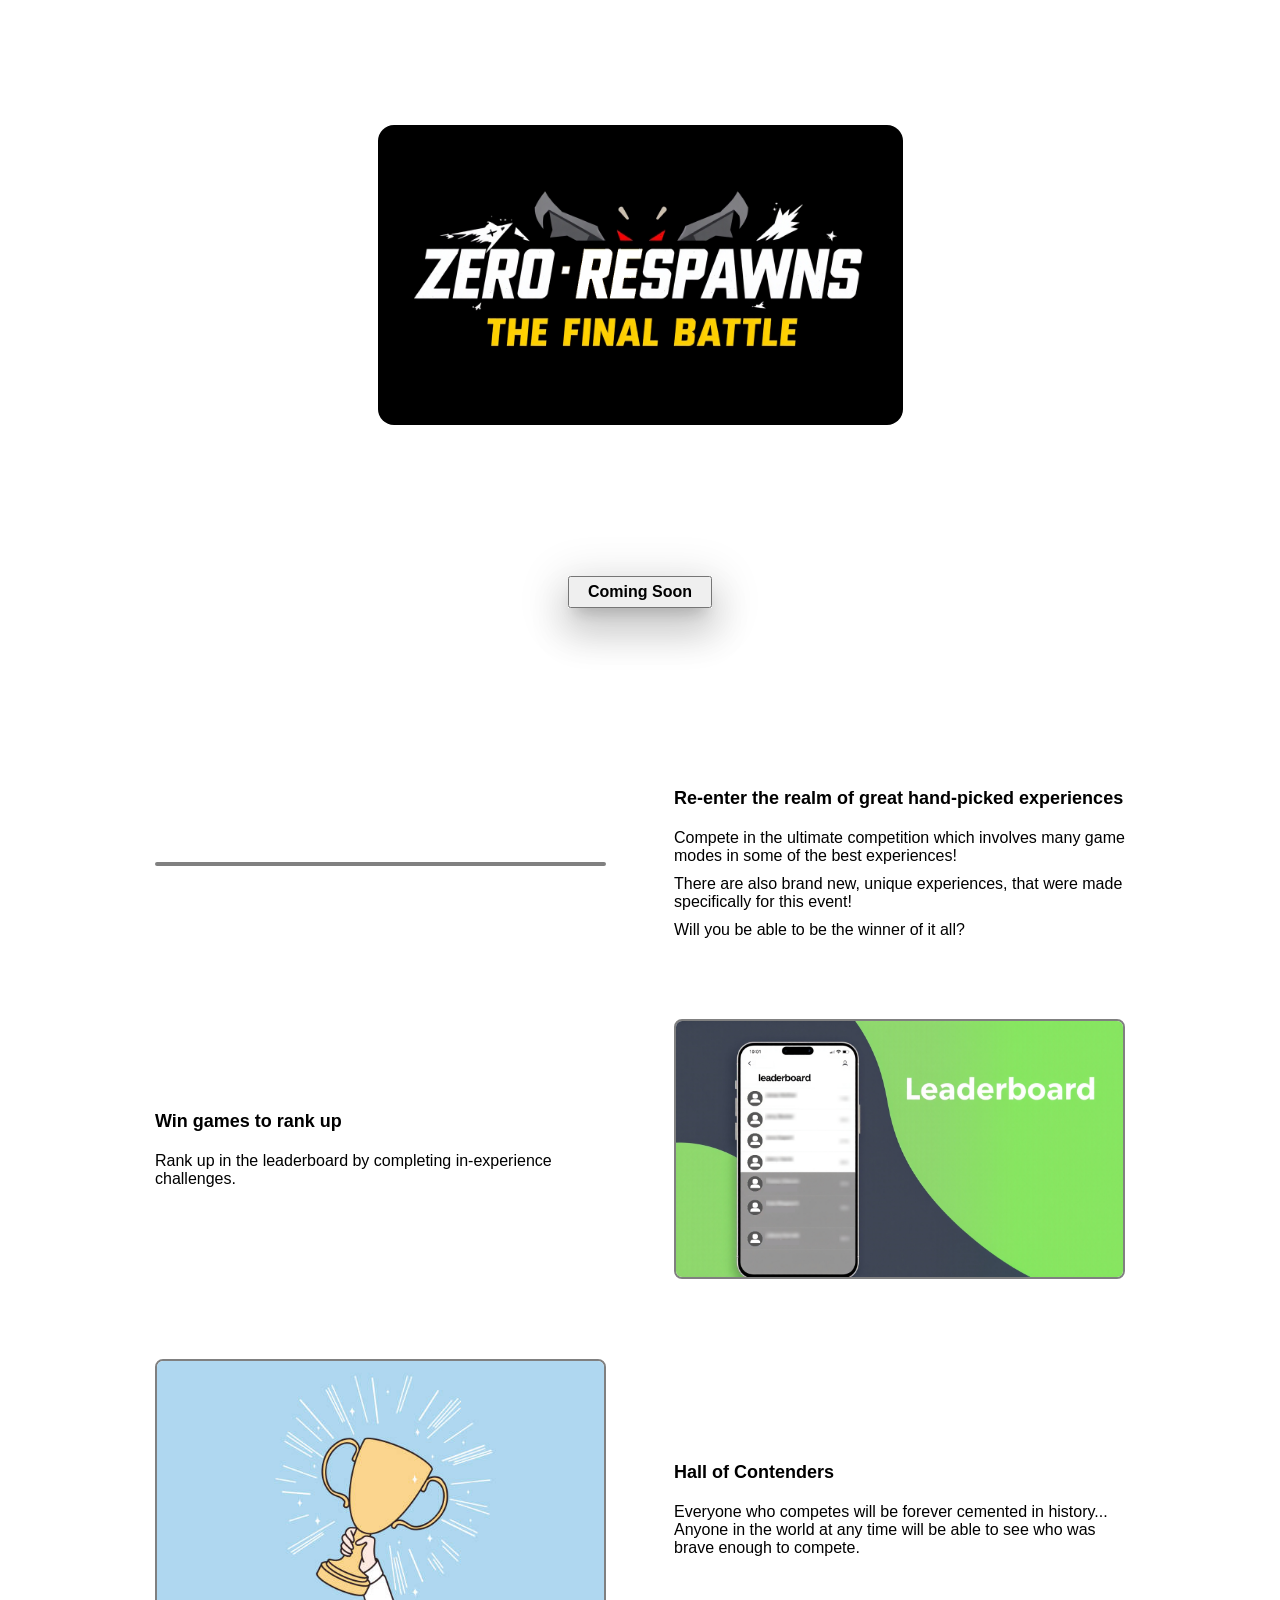
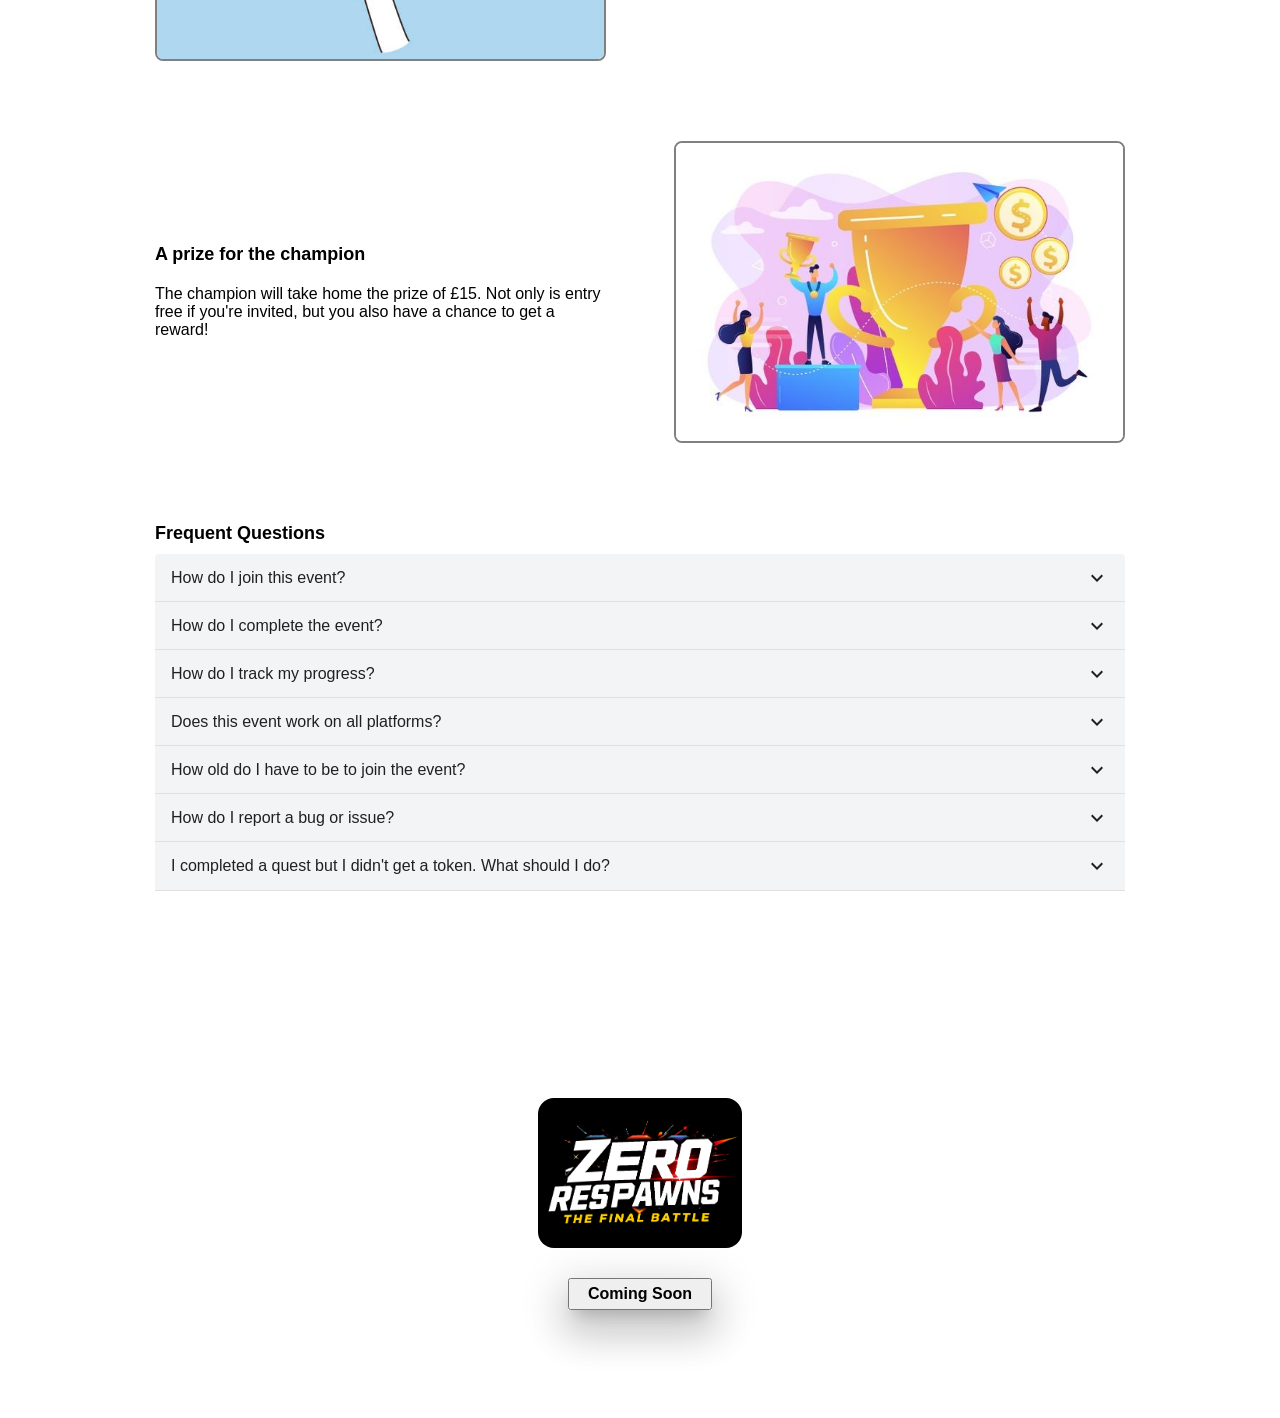
==== ZRTFB/index.html @ cdf8c7cb "Change background image element" ====
<!DOCTYPE html>
<!-- saved from url=(0042)file:///C:/Users/zlatn/Downloads/test.html -->
<html lang="en" style="--wm-toolbar-height: 0px;"><head><meta http-equiv="Content-Type" content="text/html; charset=UTF-8"><link rel="stylesheet" href="./faq.css"><link rel="stylesheet" href="./elements.css"><script src="./faq.js" defer=""></script>










    
    
    






    





    
    
    
        
    
            
    
    
    
    
    
    
            
    
    
    
    
    
    
    
    
    
    


















    

        
    




    





    
    





            



    
    



                          

<style data-jss="" data-meta="MuiGrid">
.MuiGrid-container {
  width: 100%;
  display: flex;
  flex-wrap: wrap;
  box-sizing: border-box;
}
.MuiGrid-item {
  margin: 0;
  box-sizing: border-box;
}
.MuiGrid-zeroMinWidth {
  min-width: 0;
}
.MuiGrid-direction-xs-column {
  flex-direction: column;
}
.MuiGrid-direction-xs-column-reverse {
  flex-direction: column-reverse;
}
.MuiGrid-direction-xs-row-reverse {
  flex-direction: row-reverse;
}
.MuiGrid-wrap-xs-nowrap {
  flex-wrap: nowrap;
}
.MuiGrid-wrap-xs-wrap-reverse {
  flex-wrap: wrap-reverse;
}
.MuiGrid-align-items-xs-center {
  align-items: center;
}
.MuiGrid-align-items-xs-flex-start {
  align-items: flex-start;
}
.MuiGrid-align-items-xs-flex-end {
  align-items: flex-end;
}
.MuiGrid-align-items-xs-baseline {
  align-items: baseline;
}
.MuiGrid-align-content-xs-center {
  align-content: center;
}
.MuiGrid-align-content-xs-flex-start {
  align-content: flex-start;
}
.MuiGrid-align-content-xs-flex-end {
  align-content: flex-end;
}
.MuiGrid-align-content-xs-space-between {
  align-content: space-between;
}
.MuiGrid-align-content-xs-space-around {
  align-content: space-around;
}
.MuiGrid-justify-content-xs-center {
  justify-content: center;
}
.MuiGrid-justify-content-xs-flex-end {
  justify-content: flex-end;
}
.MuiGrid-justify-content-xs-space-between {
  justify-content: space-between;
}
.MuiGrid-justify-content-xs-space-around {
  justify-content: space-around;
}
.MuiGrid-justify-content-xs-space-evenly {
  justify-content: space-evenly;
}
.MuiGrid-spacing-xs-1 {
  width: calc(100% + 8px);
  margin: -4px;
}
.MuiGrid-spacing-xs-1 > .MuiGrid-item {
  padding: 4px;
}
.MuiGrid-spacing-xs-2 {
  width: calc(100% + 16px);
  margin: -8px;
}
.MuiGrid-spacing-xs-2 > .MuiGrid-item {
  padding: 8px;
}
.MuiGrid-spacing-xs-3 {
  width: calc(100% + 24px);
  margin: -12px;
}
.MuiGrid-spacing-xs-3 > .MuiGrid-item {
  padding: 12px;
}
.MuiGrid-spacing-xs-4 {
  width: calc(100% + 32px);
  margin: -16px;
}
.MuiGrid-spacing-xs-4 > .MuiGrid-item {
  padding: 16px;
}
.MuiGrid-spacing-xs-5 {
  width: calc(100% + 40px);
  margin: -20px;
}
.MuiGrid-spacing-xs-5 > .MuiGrid-item {
  padding: 20px;
}
.MuiGrid-spacing-xs-6 {
  width: calc(100% + 48px);
  margin: -24px;
}
.MuiGrid-spacing-xs-6 > .MuiGrid-item {
  padding: 24px;
}
.MuiGrid-spacing-xs-7 {
  width: calc(100% + 56px);
  margin: -28px;
}
.MuiGrid-spacing-xs-7 > .MuiGrid-item {
  padding: 28px;
}
.MuiGrid-spacing-xs-8 {
  width: calc(100% + 64px);
  margin: -32px;
}
.MuiGrid-spacing-xs-8 > .MuiGrid-item {
  padding: 32px;
}
.MuiGrid-spacing-xs-9 {
  width: calc(100% + 72px);
  margin: -36px;
}
.MuiGrid-spacing-xs-9 > .MuiGrid-item {
  padding: 36px;
}
.MuiGrid-spacing-xs-10 {
  width: calc(100% + 80px);
  margin: -40px;
}
.MuiGrid-spacing-xs-10 > .MuiGrid-item {
  padding: 40px;
}
.MuiGrid-grid-xs-auto {
  flex-grow: 0;
  max-width: none;
  flex-basis: auto;
}
.MuiGrid-grid-xs-true {
  flex-grow: 1;
  max-width: 100%;
  flex-basis: 0;
}
.MuiGrid-grid-xs-1 {
  flex-grow: 0;
  max-width: 8.333333%;
  flex-basis: 8.333333%;
}
.MuiGrid-grid-xs-2 {
  flex-grow: 0;
  max-width: 16.666667%;
  flex-basis: 16.666667%;
}
.MuiGrid-grid-xs-3 {
  flex-grow: 0;
  max-width: 25%;
  flex-basis: 25%;
}
.MuiGrid-grid-xs-4 {
  flex-grow: 0;
  max-width: 33.333333%;
  flex-basis: 33.333333%;
}
.MuiGrid-grid-xs-5 {
  flex-grow: 0;
  max-width: 41.666667%;
  flex-basis: 41.666667%;
}
.MuiGrid-grid-xs-6 {
  flex-grow: 0;
  max-width: 50%;
  flex-basis: 50%;
}
.MuiGrid-grid-xs-7 {
  flex-grow: 0;
  max-width: 58.333333%;
  flex-basis: 58.333333%;
}
.MuiGrid-grid-xs-8 {
  flex-grow: 0;
  max-width: 66.666667%;
  flex-basis: 66.666667%;
}
.MuiGrid-grid-xs-9 {
  flex-grow: 0;
  max-width: 75%;
  flex-basis: 75%;
}
.MuiGrid-grid-xs-10 {
  flex-grow: 0;
  max-width: 83.333333%;
  flex-basis: 83.333333%;
}
.MuiGrid-grid-xs-11 {
  flex-grow: 0;
  max-width: 91.666667%;
  flex-basis: 91.666667%;
}
.MuiGrid-grid-xs-12 {
  flex-grow: 0;
  max-width: 100%;
  flex-basis: 100%;
}
@media (min-width:600px) {
  .MuiGrid-grid-sm-auto {
    flex-grow: 0;
    max-width: none;
    flex-basis: auto;
  }
  .MuiGrid-grid-sm-true {
    flex-grow: 1;
    max-width: 100%;
    flex-basis: 0;
  }
  .MuiGrid-grid-sm-1 {
    flex-grow: 0;
    max-width: 8.333333%;
    flex-basis: 8.333333%;
  }
  .MuiGrid-grid-sm-2 {
    flex-grow: 0;
    max-width: 16.666667%;
    flex-basis: 16.666667%;
  }
  .MuiGrid-grid-sm-3 {
    flex-grow: 0;
    max-width: 25%;
    flex-basis: 25%;
  }
  .MuiGrid-grid-sm-4 {
    flex-grow: 0;
    max-width: 33.333333%;
    flex-basis: 33.333333%;
  }
  .MuiGrid-grid-sm-5 {
    flex-grow: 0;
    max-width: 41.666667%;
    flex-basis: 41.666667%;
  }
  .MuiGrid-grid-sm-6 {
    flex-grow: 0;
    max-width: 50%;
    flex-basis: 50%;
  }
  .MuiGrid-grid-sm-7 {
    flex-grow: 0;
    max-width: 58.333333%;
    flex-basis: 58.333333%;
  }
  .MuiGrid-grid-sm-8 {
    flex-grow: 0;
    max-width: 66.666667%;
    flex-basis: 66.666667%;
  }
  .MuiGrid-grid-sm-9 {
    flex-grow: 0;
    max-width: 75%;
    flex-basis: 75%;
  }
  .MuiGrid-grid-sm-10 {
    flex-grow: 0;
    max-width: 83.333333%;
    flex-basis: 83.333333%;
  }
  .MuiGrid-grid-sm-11 {
    flex-grow: 0;
    max-width: 91.666667%;
    flex-basis: 91.666667%;
  }
  .MuiGrid-grid-sm-12 {
    flex-grow: 0;
    max-width: 100%;
    flex-basis: 100%;
  }
}
@media (min-width:960px) {
  .MuiGrid-grid-md-auto {
    flex-grow: 0;
    max-width: none;
    flex-basis: auto;
  }
  .MuiGrid-grid-md-true {
    flex-grow: 1;
    max-width: 100%;
    flex-basis: 0;
  }
  .MuiGrid-grid-md-1 {
    flex-grow: 0;
    max-width: 8.333333%;
    flex-basis: 8.333333%;
  }
  .MuiGrid-grid-md-2 {
    flex-grow: 0;
    max-width: 16.666667%;
    flex-basis: 16.666667%;
  }
  .MuiGrid-grid-md-3 {
    flex-grow: 0;
    max-width: 25%;
    flex-basis: 25%;
  }
  .MuiGrid-grid-md-4 {
    flex-grow: 0;
    max-width: 33.333333%;
    flex-basis: 33.333333%;
  }
  .MuiGrid-grid-md-5 {
    flex-grow: 0;
    max-width: 41.666667%;
    flex-basis: 41.666667%;
  }
  .MuiGrid-grid-md-6 {
    flex-grow: 0;
    max-width: 50%;
    flex-basis: 50%;
  }
  .MuiGrid-grid-md-7 {
    flex-grow: 0;
    max-width: 58.333333%;
    flex-basis: 58.333333%;
  }
  .MuiGrid-grid-md-8 {
    flex-grow: 0;
    max-width: 66.666667%;
    flex-basis: 66.666667%;
  }
  .MuiGrid-grid-md-9 {
    flex-grow: 0;
    max-width: 75%;
    flex-basis: 75%;
  }
  .MuiGrid-grid-md-10 {
    flex-grow: 0;
    max-width: 83.333333%;
    flex-basis: 83.333333%;
  }
  .MuiGrid-grid-md-11 {
    flex-grow: 0;
    max-width: 91.666667%;
    flex-basis: 91.666667%;
  }
  .MuiGrid-grid-md-12 {
    flex-grow: 0;
    max-width: 100%;
    flex-basis: 100%;
  }
}
@media (min-width:1280px) {
  .MuiGrid-grid-lg-auto {
    flex-grow: 0;
    max-width: none;
    flex-basis: auto;
  }
  .MuiGrid-grid-lg-true {
    flex-grow: 1;
    max-width: 100%;
    flex-basis: 0;
  }
  .MuiGrid-grid-lg-1 {
    flex-grow: 0;
    max-width: 8.333333%;
    flex-basis: 8.333333%;
  }
  .MuiGrid-grid-lg-2 {
    flex-grow: 0;
    max-width: 16.666667%;
    flex-basis: 16.666667%;
  }
  .MuiGrid-grid-lg-3 {
    flex-grow: 0;
    max-width: 25%;
    flex-basis: 25%;
  }
  .MuiGrid-grid-lg-4 {
    flex-grow: 0;
    max-width: 33.333333%;
    flex-basis: 33.333333%;
  }
  .MuiGrid-grid-lg-5 {
    flex-grow: 0;
    max-width: 41.666667%;
    flex-basis: 41.666667%;
  }
  .MuiGrid-grid-lg-6 {
    flex-grow: 0;
    max-width: 50%;
    flex-basis: 50%;
  }
  .MuiGrid-grid-lg-7 {
    flex-grow: 0;
    max-width: 58.333333%;
    flex-basis: 58.333333%;
  }
  .MuiGrid-grid-lg-8 {
    flex-grow: 0;
    max-width: 66.666667%;
    flex-basis: 66.666667%;
  }
  .MuiGrid-grid-lg-9 {
    flex-grow: 0;
    max-width: 75%;
    flex-basis: 75%;
  }
  .MuiGrid-grid-lg-10 {
    flex-grow: 0;
    max-width: 83.333333%;
    flex-basis: 83.333333%;
  }
  .MuiGrid-grid-lg-11 {
    flex-grow: 0;
    max-width: 91.666667%;
    flex-basis: 91.666667%;
  }
  .MuiGrid-grid-lg-12 {
    flex-grow: 0;
    max-width: 100%;
    flex-basis: 100%;
  }
}
@media (min-width:1920px) {
  .MuiGrid-grid-xl-auto {
    flex-grow: 0;
    max-width: none;
    flex-basis: auto;
  }
  .MuiGrid-grid-xl-true {
    flex-grow: 1;
    max-width: 100%;
    flex-basis: 0;
  }
  .MuiGrid-grid-xl-1 {
    flex-grow: 0;
    max-width: 8.333333%;
    flex-basis: 8.333333%;
  }
  .MuiGrid-grid-xl-2 {
    flex-grow: 0;
    max-width: 16.666667%;
    flex-basis: 16.666667%;
  }
  .MuiGrid-grid-xl-3 {
    flex-grow: 0;
    max-width: 25%;
    flex-basis: 25%;
  }
  .MuiGrid-grid-xl-4 {
    flex-grow: 0;
    max-width: 33.333333%;
    flex-basis: 33.333333%;
  }
  .MuiGrid-grid-xl-5 {
    flex-grow: 0;
    max-width: 41.666667%;
    flex-basis: 41.666667%;
  }
  .MuiGrid-grid-xl-6 {
    flex-grow: 0;
    max-width: 50%;
    flex-basis: 50%;
  }
  .MuiGrid-grid-xl-7 {
    flex-grow: 0;
    max-width: 58.333333%;
    flex-basis: 58.333333%;
  }
  .MuiGrid-grid-xl-8 {
    flex-grow: 0;
    max-width: 66.666667%;
    flex-basis: 66.666667%;
  }
  .MuiGrid-grid-xl-9 {
    flex-grow: 0;
    max-width: 75%;
    flex-basis: 75%;
  }
  .MuiGrid-grid-xl-10 {
    flex-grow: 0;
    max-width: 83.333333%;
    flex-basis: 83.333333%;
  }
  .MuiGrid-grid-xl-11 {
    flex-grow: 0;
    max-width: 91.666667%;
    flex-basis: 91.666667%;
  }
  .MuiGrid-grid-xl-12 {
    flex-grow: 0;
    max-width: 100%;
    flex-basis: 100%;
  }
}
</style><style data-jss="" data-meta="MuiCollapse">
.MuiCollapse-root {
  height: 0;
  overflow: hidden;
  transition: height 300ms cubic-bezier(0.4, 0, 0.2, 1) 0ms;
}
.MuiCollapse-entered {
  height: auto;
  overflow: visible;
}
.MuiCollapse-hidden {
  visibility: hidden;
}
.MuiCollapse-wrapper {
  display: flex;
}
.MuiCollapse-wrapperInner {
  width: 100%;
}
</style><style data-jss="" data-meta="MuiPaper">
.MuiPaper-root {
  color: rgba(0, 0, 0, 0.87);
  transition: box-shadow 300ms cubic-bezier(0.4, 0, 0.2, 1) 0ms;
  background-color: #fff;
}
.MuiPaper-rounded {
  border-radius: 4px;
}
.MuiPaper-outlined {
  border: 1px solid rgba(0, 0, 0, 0.12);
}
.MuiPaper-elevation0 {
  box-shadow: none;
}
.MuiPaper-elevation1 {
  box-shadow: 0px 2px 1px -1px rgba(0,0,0,0.2),0px 1px 1px 0px rgba(0,0,0,0.14),0px 1px 3px 0px rgba(0,0,0,0.12);
}
.MuiPaper-elevation2 {
  box-shadow: 0px 3px 1px -2px rgba(0,0,0,0.2),0px 2px 2px 0px rgba(0,0,0,0.14),0px 1px 5px 0px rgba(0,0,0,0.12);
}
.MuiPaper-elevation3 {
  box-shadow: 0px 3px 3px -2px rgba(0,0,0,0.2),0px 3px 4px 0px rgba(0,0,0,0.14),0px 1px 8px 0px rgba(0,0,0,0.12);
}
.MuiPaper-elevation4 {
  box-shadow: 0px 2px 4px -1px rgba(0,0,0,0.2),0px 4px 5px 0px rgba(0,0,0,0.14),0px 1px 10px 0px rgba(0,0,0,0.12);
}
.MuiPaper-elevation5 {
  box-shadow: 0px 3px 5px -1px rgba(0,0,0,0.2),0px 5px 8px 0px rgba(0,0,0,0.14),0px 1px 14px 0px rgba(0,0,0,0.12);
}
.MuiPaper-elevation6 {
  box-shadow: 0px 3px 5px -1px rgba(0,0,0,0.2),0px 6px 10px 0px rgba(0,0,0,0.14),0px 1px 18px 0px rgba(0,0,0,0.12);
}
.MuiPaper-elevation7 {
  box-shadow: 0px 4px 5px -2px rgba(0,0,0,0.2),0px 7px 10px 1px rgba(0,0,0,0.14),0px 2px 16px 1px rgba(0,0,0,0.12);
}
.MuiPaper-elevation8 {
  box-shadow: 0px 5px 5px -3px rgba(0,0,0,0.2),0px 8px 10px 1px rgba(0,0,0,0.14),0px 3px 14px 2px rgba(0,0,0,0.12);
}
.MuiPaper-elevation9 {
  box-shadow: 0px 5px 6px -3px rgba(0,0,0,0.2),0px 9px 12px 1px rgba(0,0,0,0.14),0px 3px 16px 2px rgba(0,0,0,0.12);
}
.MuiPaper-elevation10 {
  box-shadow: 0px 6px 6px -3px rgba(0,0,0,0.2),0px 10px 14px 1px rgba(0,0,0,0.14),0px 4px 18px 3px rgba(0,0,0,0.12);
}
.MuiPaper-elevation11 {
  box-shadow: 0px 6px 7px -4px rgba(0,0,0,0.2),0px 11px 15px 1px rgba(0,0,0,0.14),0px 4px 20px 3px rgba(0,0,0,0.12);
}
.MuiPaper-elevation12 {
  box-shadow: 0px 7px 8px -4px rgba(0,0,0,0.2),0px 12px 17px 2px rgba(0,0,0,0.14),0px 5px 22px 4px rgba(0,0,0,0.12);
}
.MuiPaper-elevation13 {
  box-shadow: 0px 7px 8px -4px rgba(0,0,0,0.2),0px 13px 19px 2px rgba(0,0,0,0.14),0px 5px 24px 4px rgba(0,0,0,0.12);
}
.MuiPaper-elevation14 {
  box-shadow: 0px 7px 9px -4px rgba(0,0,0,0.2),0px 14px 21px 2px rgba(0,0,0,0.14),0px 5px 26px 4px rgba(0,0,0,0.12);
}
.MuiPaper-elevation15 {
  box-shadow: 0px 8px 9px -5px rgba(0,0,0,0.2),0px 15px 22px 2px rgba(0,0,0,0.14),0px 6px 28px 5px rgba(0,0,0,0.12);
}
.MuiPaper-elevation16 {
  box-shadow: 0px 8px 10px -5px rgba(0,0,0,0.2),0px 16px 24px 2px rgba(0,0,0,0.14),0px 6px 30px 5px rgba(0,0,0,0.12);
}
.MuiPaper-elevation17 {
  box-shadow: 0px 8px 11px -5px rgba(0,0,0,0.2),0px 17px 26px 2px rgba(0,0,0,0.14),0px 6px 32px 5px rgba(0,0,0,0.12);
}
.MuiPaper-elevation18 {
  box-shadow: 0px 9px 11px -5px rgba(0,0,0,0.2),0px 18px 28px 2px rgba(0,0,0,0.14),0px 7px 34px 6px rgba(0,0,0,0.12);
}
.MuiPaper-elevation19 {
  box-shadow: 0px 9px 12px -6px rgba(0,0,0,0.2),0px 19px 29px 2px rgba(0,0,0,0.14),0px 7px 36px 6px rgba(0,0,0,0.12);
}
.MuiPaper-elevation20 {
  box-shadow: 0px 10px 13px -6px rgba(0,0,0,0.2),0px 20px 31px 3px rgba(0,0,0,0.14),0px 8px 38px 7px rgba(0,0,0,0.12);
}
.MuiPaper-elevation21 {
  box-shadow: 0px 10px 13px -6px rgba(0,0,0,0.2),0px 21px 33px 3px rgba(0,0,0,0.14),0px 8px 40px 7px rgba(0,0,0,0.12);
}
.MuiPaper-elevation22 {
  box-shadow: 0px 10px 14px -6px rgba(0,0,0,0.2),0px 22px 35px 3px rgba(0,0,0,0.14),0px 8px 42px 7px rgba(0,0,0,0.12);
}
.MuiPaper-elevation23 {
  box-shadow: 0px 11px 14px -7px rgba(0,0,0,0.2),0px 23px 36px 3px rgba(0,0,0,0.14),0px 9px 44px 8px rgba(0,0,0,0.12);
}
.MuiPaper-elevation24 {
  box-shadow: 0px 11px 15px -7px rgba(0,0,0,0.2),0px 24px 38px 3px rgba(0,0,0,0.14),0px 9px 46px 8px rgba(0,0,0,0.12);
}
</style><style data-jss="" data-meta="MuiAccordion">
.MuiAccordion-root {
  position: relative;
  transition: margin 150ms cubic-bezier(0.4, 0, 0.2, 1) 0ms;
}
.MuiAccordion-root:before {
  top: -1px;
  left: 0;
  right: 0;
  height: 1px;
  content: "";
  opacity: 1;
  position: absolute;
  transition: opacity 150ms cubic-bezier(0.4, 0, 0.2, 1) 0ms,background-color 150ms cubic-bezier(0.4, 0, 0.2, 1) 0ms;
  background-color: rgba(0, 0, 0, 0.12);
}
.MuiAccordion-root.Mui-expanded {
  margin: 16px 0;
}
.MuiAccordion-root.Mui-disabled {
  background-color: rgba(0, 0, 0, 0.12);
}
.MuiAccordion-root.Mui-expanded + .MuiAccordion-root:before {
  display: none;
}
.MuiAccordion-root.Mui-expanded:first-child {
  margin-top: 0;
}
.MuiAccordion-root.Mui-expanded:last-child {
  margin-bottom: 0;
}
.MuiAccordion-root.Mui-expanded:before {
  opacity: 0;
}
.MuiAccordion-root:first-child:before {
  display: none;
}
.MuiAccordion-rounded {
  border-radius: 0;
}
.MuiAccordion-rounded:first-child {
  border-top-left-radius: 4px;
  border-top-right-radius: 4px;
}
.MuiAccordion-rounded:last-child {
  border-bottom-left-radius: 4px;
  border-bottom-right-radius: 4px;
}
@supports (-ms-ime-align: auto) {
  .MuiAccordion-rounded:last-child {
    border-bottom-left-radius: 0;
    border-bottom-right-radius: 0;
  }
}
</style><style data-jss="" data-meta="MuiTouchRipple">
.MuiTouchRipple-root {
  top: 0;
  left: 0;
  right: 0;
  bottom: 0;
  z-index: 0;
  overflow: hidden;
  position: absolute;
  border-radius: inherit;
  pointer-events: none;
}
.MuiTouchRipple-ripple {
  opacity: 0;
  position: absolute;
}
.MuiTouchRipple-rippleVisible {
  opacity: 0.3;
  animation: MuiTouchRipple-keyframes-enter 550ms cubic-bezier(0.4, 0, 0.2, 1);
  transform: scale(1);
}
.MuiTouchRipple-ripplePulsate {
  animation-duration: 200ms;
}
.MuiTouchRipple-child {
  width: 100%;
  height: 100%;
  display: block;
  opacity: 1;
  border-radius: 50%;
  background-color: currentColor;
}
.MuiTouchRipple-childLeaving {
  opacity: 0;
  animation: MuiTouchRipple-keyframes-exit 550ms cubic-bezier(0.4, 0, 0.2, 1);
}
.MuiTouchRipple-childPulsate {
  top: 0;
  left: 0;
  position: absolute;
  animation: MuiTouchRipple-keyframes-pulsate 2500ms cubic-bezier(0.4, 0, 0.2, 1) 200ms infinite;
}
@-webkit-keyframes MuiTouchRipple-keyframes-enter {
  0% {
    opacity: 0.1;
    transform: scale(0);
  }
  100% {
    opacity: 0.3;
    transform: scale(1);
  }
}
@-webkit-keyframes MuiTouchRipple-keyframes-exit {
  0% {
    opacity: 1;
  }
  100% {
    opacity: 0;
  }
}
@-webkit-keyframes MuiTouchRipple-keyframes-pulsate {
  0% {
    transform: scale(1);
  }
  50% {
    transform: scale(0.92);
  }
  100% {
    transform: scale(1);
  }
}
</style><style data-jss="" data-meta="MuiButtonBase">
.MuiButtonBase-root {
  color: inherit;
  border: 0;
  cursor: pointer;
  margin: 0;
  display: inline-flex;
  outline: 0;
  padding: 0;
  position: relative;
  align-items: center;
  user-select: none;
  border-radius: 0;
  vertical-align: middle;
  -moz-appearance: none;
  justify-content: center;
  text-decoration: none;
  background-color: transparent;
  -webkit-appearance: none;
  -webkit-tap-highlight-color: transparent;
}
.MuiButtonBase-root::-moz-focus-inner {
  border-style: none;
}
.MuiButtonBase-root.Mui-disabled {
  cursor: default;
  pointer-events: none;
}
@media print {
  .MuiButtonBase-root {
    -webkit-print-color-adjust: exact;
  }
}
</style><style data-jss="" data-meta="MuiIconButton">
.MuiIconButton-root {
  flex: 0 0 auto;
  color: rgba(0, 0, 0, 0.54);
  padding: 12px;
  overflow: visible;
  font-size: 1.5rem;
  text-align: center;
  transition: background-color 150ms cubic-bezier(0.4, 0, 0.2, 1) 0ms;
  border-radius: 50%;
}
.MuiIconButton-root:hover {
  background-color: rgba(0, 0, 0, 0.04);
}
.MuiIconButton-root.Mui-disabled {
  color: rgba(0, 0, 0, 0.26);
  background-color: transparent;
}
@media (hover: none) {
  .MuiIconButton-root:hover {
    background-color: transparent;
  }
}
.MuiIconButton-edgeStart {
  margin-left: -12px;
}
.MuiIconButton-sizeSmall.MuiIconButton-edgeStart {
  margin-left: -3px;
}
.MuiIconButton-edgeEnd {
  margin-right: -12px;
}
.MuiIconButton-sizeSmall.MuiIconButton-edgeEnd {
  margin-right: -3px;
}
.MuiIconButton-colorInherit {
  color: inherit;
}
.MuiIconButton-colorPrimary {
  color: #3f51b5;
}
.MuiIconButton-colorPrimary:hover {
  background-color: rgba(63, 81, 181, 0.04);
}
@media (hover: none) {
  .MuiIconButton-colorPrimary:hover {
    background-color: transparent;
  }
}
.MuiIconButton-colorSecondary {
  color: #f50057;
}
.MuiIconButton-colorSecondary:hover {
  background-color: rgba(245, 0, 87, 0.04);
}
@media (hover: none) {
  .MuiIconButton-colorSecondary:hover {
    background-color: transparent;
  }
}
.MuiIconButton-sizeSmall {
  padding: 3px;
  font-size: 1.125rem;
}
.MuiIconButton-label {
  width: 100%;
  display: flex;
  align-items: inherit;
  justify-content: inherit;
}
</style><style data-jss="" data-meta="MuiAccordionSummary">
.MuiAccordionSummary-root {
  display: flex;
  padding: 0px 16px;
  min-height: 48px;
  transition: min-height 150ms cubic-bezier(0.4, 0, 0.2, 1) 0ms,background-color 150ms cubic-bezier(0.4, 0, 0.2, 1) 0ms;
}
.MuiAccordionSummary-root:hover:not(.Mui-disabled) {
  cursor: pointer;
}
.MuiAccordionSummary-root.Mui-expanded {
  min-height: 64px;
}
.MuiAccordionSummary-root.Mui-focused, .MuiAccordionSummary-root.Mui-focusVisible {
  background-color: rgba(0, 0, 0, 0.12);
}
.MuiAccordionSummary-root.Mui-disabled {
  opacity: 0.38;
}
.MuiAccordionSummary-content {
  margin: 12px 0;
  display: flex;
  flex-grow: 1;
  transition: margin 150ms cubic-bezier(0.4, 0, 0.2, 1) 0ms;
}
.MuiAccordionSummary-content.Mui-expanded {
  margin: 20px 0;
}
.MuiAccordionSummary-expandIcon {
  transform: rotate(0deg);
  transition: transform 150ms cubic-bezier(0.4, 0, 0.2, 1) 0ms;
}
.MuiAccordionSummary-expandIcon:hover {
  background-color: transparent;
}
.MuiAccordionSummary-expandIcon.Mui-expanded {
  transform: rotate(180deg);
}
</style><style data-jss="" data-meta="MuiAccordionDetails">
.MuiAccordionDetails-root {
  display: flex;
  padding: 8px 16px 16px;
}
</style><style data-jss="" data-meta="MuiDivider">
.MuiDivider-root {
  border: none;
  height: 1px;
  margin: 0;
  flex-shrink: 0;
  background-color: rgba(0, 0, 0, 0.12);
}
.MuiDivider-absolute {
  left: 0;
  width: 100%;
  bottom: 0;
  position: absolute;
}
.MuiDivider-inset {
  margin-left: 72px;
}
.MuiDivider-light {
  background-color: rgba(0, 0, 0, 0.08);
}
.MuiDivider-middle {
  margin-left: 16px;
  margin-right: 16px;
}
.MuiDivider-vertical {
  width: 1px;
  height: 100%;
}
.MuiDivider-flexItem {
  height: auto;
  align-self: stretch;
}
</style><style data-jss="" data-meta="MuiSvgIcon">
.MuiSvgIcon-root {
  fill: currentColor;
  width: 1em;
  height: 1em;
  display: inline-block;
  font-size: 1.5rem;
  transition: fill 200ms cubic-bezier(0.4, 0, 0.2, 1) 0ms;
  flex-shrink: 0;
  user-select: none;
}
.MuiSvgIcon-colorPrimary {
  color: #3f51b5;
}
.MuiSvgIcon-colorSecondary {
  color: #f50057;
}
.MuiSvgIcon-colorAction {
  color: rgba(0, 0, 0, 0.54);
}
.MuiSvgIcon-colorError {
  color: #f44336;
}
.MuiSvgIcon-colorDisabled {
  color: rgba(0, 0, 0, 0.26);
}
.MuiSvgIcon-fontSizeInherit {
  font-size: inherit;
}
.MuiSvgIcon-fontSizeSmall {
  font-size: 1.25rem;
}
.MuiSvgIcon-fontSizeLarge {
  font-size: 2.1875rem;
}
</style><style data-jss="" data-meta="makeStyles">
.jss3 {
  box-shadow: none;
  background-color: #f2f4f5;
}
.jss3:before {
  background-color: #E0E0E0;
}
.jss3.jss4 {
  margin: 0;
}
.jss4 {
  background-color: #DFE1E3;
}
</style><style data-jss="" data-meta="makeStyles">

</style><style data-jss="" data-meta="makeStyles">

</style><style data-jss="" data-meta="makeStyles">
.jss1 {
  font-size: 18px;
  font-weight: 550;
  margin-bottom: 10px;
}
.jss2 {
  background-color: #E0E0E0;
}
</style></head>
<body id="rbx-body" dir="ltr" class="rbx-body   light-theme builder-font" data-performance-relative-value="0.005" data-internal-page-name="PlatformEvents" data-send-event-percentage="0" style="margin: 0">




 
    
    

    
    

    





    



<div id="wrap" class="wrap no-gutter-ads logged-out" data-gutter-ads-enabled="false">
                








    <main class="container-main                                                                                                        touch" id="container-main" tabindex="-1">
        

        

       
        
        <div class="content">
                        

<div id="platform-events-landing" data-platform-event-start-time="5/23/2024 5:00:00 PM" data-platform-event-end-time="5/28/2024 7:00:00 PM" data-platform-event-hub-place-id="17427651911" class="platform-events-landing-app"><div class="platform-events-container comic-neue"><div class="platform-events-image-post-launch"></div><div class="MuiGrid-root platform-events-top-post-launch MuiGrid-container MuiGrid-direction-xs-column MuiGrid-align-items-xs-center MuiGrid-align-content-xs-center MuiGrid-justify-content-xs-center"><div class="platform-events-header-content"><img class="platform-events-logo" src="./Logo Wide.jpg" alt="Zero Respawns: The Final Battle" style="border-radius: 1em;"><h5 class="event-subheader comic-neue">Fight for the prize!</h5><div class="countdownContainer" style="display: none"><div class="counterContainer"><span class="counterNumeral">3</span><span class="counterLabel">Days</span></div><span class="counterDivider"></span><div class="counterContainer"><span class="counterNumeral">15</span><span class="counterLabel">Hours</span></div><span class="counterDivider"></span><div class="counterContainer"><span class="counterNumeral">46</span><span class="counterLabel">Minutes</span></div><span class="counterDivider"></span><div class="counterContainer"><span class="counterNumeral">25</span><span class="counterLabel">Seconds</span></div></div><div class="MuiGrid-root MuiGrid-container MuiGrid-justify-content-xs-center" style=""><div class="join-experience-button-container comic-neue"><button type="button" class="btn-growth-md"><div class="join-experience-button
              false">Coming Soon</div></button></div></div></div><div class="platform-events-body-content"><div class="platform-events-details-container"><span class="platform-events-detail-item-container-left"><span class="platform-events-detail-item"><span class="platform-events-detail-item-header">Re-enter the realm of great hand-picked experiences</span><span>Compete in the ultimate competition which involves many game modes in some of the best experiences!<br><div style="padding-bottom: 10px;"></div>There are also brand new, unique experiences, that were made specifically for this event!<br><div style="padding-bottom: 10px;"></div>Will you be able to be the winner of it all?</span></span><div class="platform-events-detail-item"><img class="platform-events-detail-item-image" src="./f3e2d7b25b808416ae7736894cf467aa-explanation1.png" alt="" style="border: 2px solid gray"></div></span><span class="platform-events-detail-item-container-right"><span class="platform-events-detail-item"><span class="platform-events-detail-item-header">Win games to rank up</span><span>Rank up in the leaderboard by completing in-experience challenges.</span></span><div class="platform-events-detail-item"><img class="platform-events-detail-item-image" src="./Leaderboard.png" alt="" style="border: 2px solid gray"></div></span><span class="platform-events-detail-item-container-left"><span class="platform-events-detail-item"><span class="platform-events-detail-item-header">Hall of Contenders</span><span>Everyone who competes will be forever cemented in history... Anyone in the world at any time will be able to see who was brave enough to compete.</span></span><div class="platform-events-detail-item"><img class="platform-events-detail-item-image" src="./Trophy-Contenders.jpg" alt="" style="border: 2px solid gray"></div></span><span class="platform-events-detail-item-container-right"><span class="platform-events-detail-item"><span class="platform-events-detail-item-header">A prize for the champion</span><span>The champion will take home the prize of £15. Not only is entry free if you're invited, but you also have a chance to get a reward!</span></span><div class="platform-events-detail-item"><img class="platform-events-detail-item-image" src="./Prize.jpg" alt="" style="border: 2px solid gray"></div></span></div><div class="MuiGrid-root MuiGrid-item MuiGrid-grid-xs-12 MuiGrid-grid-sm-7" style="max-width: 100%;"><section id="faq"><div class="MuiGrid-root MuiGrid-container"><span class="jss1">Frequent Questions</span><div class="MuiGrid-root MuiGrid-item MuiGrid-grid-xs-12"><div class="MuiPaper-root MuiAccordion-root jss3 MuiAccordion-rounded MuiPaper-elevation1 MuiPaper-rounded"><div class="MuiButtonBase-root MuiAccordionSummary-root jss5" tabindex="0" role="button" aria-disabled="false" aria-expanded="false" aria-controls="question-controls-panel-content" id="question-controls-panel-header"><div class="MuiAccordionSummary-content jss6"><div class="MuiGrid-root" style="font-weight: 500;">How do I join this event?</div></div><div class="MuiButtonBase-root MuiIconButton-root MuiAccordionSummary-expandIcon MuiIconButton-colorInherit MuiIconButton-edgeEnd" aria-disabled="false" aria-hidden="true"><span class="MuiIconButton-label"><svg class="MuiSvgIcon-root" focusable="false" viewBox="0 0 24 24" aria-hidden="true"><path d="M16.59 8.59L12 13.17 7.41 8.59 6 10l6 6 6-6z"></path></svg></span><span class="MuiTouchRipple-root"></span></div></div><div class="MuiCollapse-root MuiCollapse-hidden" style="min-height: 0px; transition-duration: 261ms;"><div class="MuiCollapse-wrapper"><div class="MuiCollapse-wrapperInner"><div aria-labelledby="question-controls-panel-header" id="question-controls-panel-content" role="region"><div class="MuiAccordionDetails-root jss8" style="width: 100%; height: 100%;"><div class="MuiGrid-root" style="
"><div style="font-weight: 500;">Unfortunately, this event is invite-only. However, there may be public events in the future!

</div></div></div></div></div></div></div></div><div class="MuiPaper-root MuiAccordion-root jss3 MuiAccordion-rounded MuiPaper-elevation1 MuiPaper-rounded"><div class="MuiButtonBase-root MuiAccordionSummary-root jss5" tabindex="0" role="button" aria-disabled="false" aria-expanded="false" aria-controls="question-controls-panel-content" id="question-controls-panel-header"><div class="MuiAccordionSummary-content jss6"><div class="MuiGrid-root" style="font-weight: 500;">How do I complete the event?</div></div><div class="MuiButtonBase-root MuiIconButton-root MuiAccordionSummary-expandIcon MuiIconButton-colorInherit MuiIconButton-edgeEnd" aria-disabled="false" aria-hidden="true"><span class="MuiIconButton-label"><svg class="MuiSvgIcon-root" focusable="false" viewBox="0 0 24 24" aria-hidden="true"><path d="M16.59 8.59L12 13.17 7.41 8.59 6 10l6 6 6-6z"></path></svg></span><span class="MuiTouchRipple-root"></span></div></div><div class="MuiCollapse-root MuiCollapse-hidden" style="min-height: 0px; transition-duration: 261ms;"><div class="MuiCollapse-wrapper"><div class="MuiCollapse-wrapperInner"><div aria-labelledby="question-controls-panel-header" id="question-controls-panel-content" role="region"><div class="MuiAccordionDetails-root jss8" style="width: 100%; height: 100%;"><div class="MuiGrid-root" style="
"><div style="font-weight: 500;">Go to <a target="_blank" href="file:///C:/Users/zlatn/Downloads/test.html" class="text-link">the event hub</a> when it releases.<br><div style="padding-bottom: 10px;"></div>
You have to complete quests to rank up in the leaderboard. However, it will not be easy! There will be others trying to put you down to put themselves up!</div></div></div></div></div></div></div></div><div class="MuiPaper-root MuiAccordion-root jss3 MuiAccordion-rounded MuiPaper-elevation1 MuiPaper-rounded"><div class="MuiButtonBase-root MuiAccordionSummary-root jss5" tabindex="0" role="button" aria-disabled="false" aria-expanded="false" aria-controls="question-controls-panel-content" id="question-controls-panel-header"><div class="MuiAccordionSummary-content jss6"><div class="MuiGrid-root" style="font-weight: 500;">How do I track my progress?</div></div><div class="MuiButtonBase-root MuiIconButton-root MuiAccordionSummary-expandIcon MuiIconButton-colorInherit MuiIconButton-edgeEnd" aria-disabled="false" aria-hidden="true"><span class="MuiIconButton-label"><svg class="MuiSvgIcon-root" focusable="false" viewBox="0 0 24 24" aria-hidden="true"><path d="M16.59 8.59L12 13.17 7.41 8.59 6 10l6 6 6-6z"></path></svg></span><span class="MuiTouchRipple-root"></span></div></div><div class="MuiCollapse-root MuiCollapse-hidden" style="min-height: 0px; transition-duration: 220ms;"><div class="MuiCollapse-wrapper"><div class="MuiCollapse-wrapperInner"><div aria-labelledby="question-controls-panel-header" id="question-controls-panel-content" role="region"><div class="MuiAccordionDetails-root jss8" style="width: 100%; height: 100%;"><div class="MuiGrid-root"><div style="font-weight: 500;">You can keep track of your progress in <a target="_blank" href="https://web.archive.org/web/20240525025152/https://www.roblox.com/games/17427651911" class="text-link">the hub</a> to see your position in the leaderboard! The hub will be public soon.</div></div></div></div></div></div></div></div><div class="MuiPaper-root MuiAccordion-root jss3 MuiAccordion-rounded MuiPaper-elevation1 MuiPaper-rounded"><div class="MuiCollapse-root MuiCollapse-hidden" style="min-height: 0px; height: 0px; transition-duration: 220ms;"><div class="MuiCollapse-wrapper"><div class="MuiCollapse-wrapperInner"><div aria-labelledby="question-controls-panel-header" id="question-controls-panel-content" role="region"><div class="MuiAccordionDetails-root jss8" style="width: 100%; height: 100%;"><div class="MuiGrid-root"><div style="font-weight: 500;">Tix are an important part of The Classic, but they won't be making a permanent return to the platform. We hope you’ll enjoy this slice of Roblox nostalgia while it lasts.</div></div></div></div></div></div></div></div><div class="MuiPaper-root MuiAccordion-root jss3 MuiAccordion-rounded MuiPaper-elevation1 MuiPaper-rounded"><div class="MuiButtonBase-root MuiAccordionSummary-root jss5" tabindex="0" role="button" aria-disabled="false" aria-expanded="false" aria-controls="question-controls-panel-content" id="question-controls-panel-header"><div class="MuiAccordionSummary-content jss6"><div class="MuiGrid-root" style="font-weight: 500;">Does this event work on all platforms?</div></div><div class="MuiButtonBase-root MuiIconButton-root MuiAccordionSummary-expandIcon MuiIconButton-colorInherit MuiIconButton-edgeEnd" aria-disabled="false" aria-hidden="true"><span class="MuiIconButton-label"><svg class="MuiSvgIcon-root" focusable="false" viewBox="0 0 24 24" aria-hidden="true"><path d="M16.59 8.59L12 13.17 7.41 8.59 6 10l6 6 6-6z"></path></svg></span><span class="MuiTouchRipple-root"></span></div></div><div class="MuiCollapse-root MuiCollapse-hidden" style="min-height: 0px; transition-duration: 257ms;"><div class="MuiCollapse-wrapper"><div class="MuiCollapse-wrapperInner"><div aria-labelledby="question-controls-panel-header" id="question-controls-panel-content" role="region"><div class="MuiAccordionDetails-root jss8" style="width: 100%; height: 100%;"><div class="MuiGrid-root"><div style="font-weight: 500;"><a target="_blank" href="file:///C:/Users/zlatn/Downloads/htt" class="text-link">The event hub</a> will be available on mobile, PC, and console. Some experiences may only be available on certain platforms. You might need to grab another device type if you have run out of quests on your device. Some users may be unable to complete specific quests due to restrictions based on parental controls or platform requirements.</div></div></div></div></div></div></div></div><div class="MuiPaper-root MuiAccordion-root jss3 MuiAccordion-rounded MuiPaper-elevation1 MuiPaper-rounded"><div class="MuiButtonBase-root MuiAccordionSummary-root jss5" tabindex="0" role="button" aria-disabled="false" aria-expanded="false" aria-controls="question-controls-panel-content" id="question-controls-panel-header"><div class="MuiAccordionSummary-content jss6"><div class="MuiGrid-root" style="font-weight: 500;">How old do I have to be to join the event?</div></div><div class="MuiButtonBase-root MuiIconButton-root MuiAccordionSummary-expandIcon MuiIconButton-colorInherit MuiIconButton-edgeEnd" aria-disabled="false" aria-hidden="true"><span class="MuiIconButton-label"><svg class="MuiSvgIcon-root" focusable="false" viewBox="0 0 24 24" aria-hidden="true"><path d="M16.59 8.59L12 13.17 7.41 8.59 6 10l6 6 6-6z"></path></svg></span><span class="MuiTouchRipple-root"></span></div></div><div class="MuiCollapse-root MuiCollapse-hidden" style="min-height: 0px; transition-duration: 257ms;"><div class="MuiCollapse-wrapper"><div class="MuiCollapse-wrapperInner"><div aria-labelledby="question-controls-panel-header" id="question-controls-panel-content" role="region"><div class="MuiAccordionDetails-root jss8" style="width: 100%; height: 100%;"><div class="MuiGrid-root"><div style="font-weight: 500;">Most experiences in this event have experience guideline age recommendations of All Ages or Ages 9+. 
Users with parental controls may not be able to access all experiences. Some users with certain account settings may be unable to access specific quests.</div></div></div></div></div></div></div></div><div class="MuiPaper-root MuiAccordion-root jss3 MuiAccordion-rounded MuiPaper-elevation1 MuiPaper-rounded"><div class="MuiButtonBase-root MuiAccordionSummary-root jss5" tabindex="0" role="button" aria-disabled="false" aria-expanded="false" aria-controls="question-controls-panel-content" id="question-controls-panel-header"><div class="MuiAccordionSummary-content jss6"><div class="MuiGrid-root" style="font-weight: 500;">How do I report a bug or issue?</div></div><div class="MuiButtonBase-root MuiIconButton-root MuiAccordionSummary-expandIcon MuiIconButton-colorInherit MuiIconButton-edgeEnd" aria-disabled="false" aria-hidden="true"><span class="MuiIconButton-label"><svg class="MuiSvgIcon-root" focusable="false" viewBox="0 0 24 24" aria-hidden="true"><path d="M16.59 8.59L12 13.17 7.41 8.59 6 10l6 6 6-6z"></path></svg></span><span class="MuiTouchRipple-root"></span></div></div><div class="MuiCollapse-root MuiCollapse-hidden" style="min-height: 0px; transition-duration: 275ms;"><div class="MuiCollapse-wrapper"><div class="MuiCollapse-wrapperInner"><div aria-labelledby="question-controls-panel-header" id="question-controls-panel-content" role="region"><div class="MuiAccordionDetails-root jss8" style="width: 100%; height: 100%;"><div class="MuiGrid-root"><div style="font-weight: 500;">Fill out our <a target="_blank" href="https://forms.gle/Q4S2F8Zwo9zh1W1Q8" class="text-link">support form</a>, and we’ll do our best to get it fixed. Choose from the following categories based on your issue:
<li>&nbsp;•&nbsp;<i style="padding-right: 2px">Bug report &gt; Bug report: Experiencing bugs with the event hub or a participating experience.</i></li>
<li>&nbsp;•&nbsp;<i style="padding-right: 2px">Ideas &amp; Suggestions &gt; Feedback: Suggestions of how to improve the event.</i></li>
<li>&nbsp;•&nbsp;<i style="padding-right: 2px">Contests &amp; Events &gt; Prize Not Received: Issues with receiving an item after completing the required number of quests.</i></li>
<li>&nbsp;•&nbsp;<i style="padding-right: 2px">Contests &amp; Events &gt; Question or Issue: General questions with the event.</i></li></div></div></div></div></div></div></div></div><div class="MuiPaper-root MuiAccordion-root jss3 MuiAccordion-rounded MuiPaper-elevation1 MuiPaper-rounded"><div class="MuiButtonBase-root MuiAccordionSummary-root jss5" tabindex="0" role="button" aria-disabled="false" aria-expanded="false" aria-controls="question-controls-panel-content" id="question-controls-panel-header"><div class="MuiAccordionSummary-content jss6"><div class="MuiGrid-root" style="font-weight: 500;">I completed a quest but I didn't get a token. What should I do?</div></div><div class="MuiButtonBase-root MuiIconButton-root MuiAccordionSummary-expandIcon MuiIconButton-colorInherit MuiIconButton-edgeEnd" aria-disabled="false" aria-hidden="true"><span class="MuiIconButton-label"><svg class="MuiSvgIcon-root" focusable="false" viewBox="0 0 24 24" aria-hidden="true"><path d="M16.59 8.59L12 13.17 7.41 8.59 6 10l6 6 6-6z"></path></svg></span><span class="MuiTouchRipple-root"></span></div></div><div class="MuiCollapse-root MuiCollapse-hidden" style="min-height: 0px; transition-duration: 251ms;"><div class="MuiCollapse-wrapper"><div class="MuiCollapse-wrapperInner"><div aria-labelledby="question-controls-panel-header" id="question-controls-panel-content" role="region"><div class="MuiAccordionDetails-root jss8" style="width: 100%; height: 100%;"><div class="MuiGrid-root"><div style="font-weight: 500;">If you didn’t receive a token, you may not have completed the corresponding quest. Go back to the quest and ensure you’ve completed the necessary steps.<br><div style="padding-bottom: 10px;"></div>
If you believe you are experiencing a bug preventing you from receiving your token, you can fill out a <a target="_blank" href="https://forms.gle/Q4S2F8Zwo9zh1W1Q8" class="text-link">support form</a> and select: <i style="padding-right: 2px">Contests &amp; Events &gt; Prize Not Received</i>.</div></div></div></div></div></div></div></div><hr class="MuiDivider-root jss2"></div></div></section></div></div></div><div class="MuiGrid-root MuiGrid-container MuiGrid-justify-content-xs-center" style="padding-left: 20px; padding-right: 20px;"><div class="platform-events-footer"><img class="platform-events-logo-footer" src="./Logo Square.png" alt="Zero Respawns: The Final Battle" style="border-radius: 1em;"><div class="MuiGrid-root MuiGrid-container MuiGrid-justify-content-xs-center" style=""><div class="join-experience-button-container comic-neue"><button type="button" class="btn-growth-md"><div class="join-experience-button
              false">Coming Soon</div></button></div></div></div></div></div></div>
        </div>
        
        
            </main> 


</div> 

    
    










    
    



















    




    

    
    


    

    


    


    

    



    

    

    

    


    
    

    

    

    





    

    
















































    

        
    




    
    



    
    


    


    



    

















    































    

    





</body></html>
---- ZRTFB/faq.css ----
.MuiAccordionDetails-root {
	white-space: normal !important;
	word-break: break-word !important;
	overflow-wrap: anywhere !important;
	box-sizing: border-box !important;
}
---- ZRTFB/elements.css ----
.btn {
    display: inline-block;
    margin-bottom: 0;
    font-weight: 400;
    text-align: center;
    vertical-align: middle;
    cursor: pointer;
    background-image: none;
    border: 1px solid transparent;
    white-space: nowrap;
    padding: 6px 12px;
    font-size: 14px;
    line-height: 1.42857;
    border-radius: 4px;
    -webkit-user-select: none;
    -moz-user-select: none;
    -ms-user-select: none;
    user-select: none
}

.btn:focus,.btn:hover {
    color: #333;
    text-decoration: none
}

.btn.active,.btn:active {
    outline: 0;
    background-image: none;
    -webkit-box-shadow: inset 0 3px 5px rgba(0,0,0,.125);
    box-shadow: inset 0 3px 5px rgba(0,0,0,.125)
}

.btn.disabled,.btn[disabled],fieldset[disabled] .btn {
    cursor: not-allowed;
    pointer-events: none;
    opacity: .65;
    -webkit-box-shadow: none;
    box-shadow: none
}

.btn-default {
    color: #333;
    background-color: #fff;
    border-color: #ccc
}

.btn-default.active,.btn-default:active,.btn-default:focus,.btn-default:hover,.open>.btn-default.dropdown-toggle {
    color: #333;
    background-color: #e6e6e6;
    border-color: #adadad
}

.btn-default.active,.btn-default:active,.open>.btn-default.dropdown-toggle {
    background-image: none
}

.btn-default.disabled,.btn-default.disabled.active,.btn-default.disabled:active,.btn-default.disabled:focus,.btn-default.disabled:hover,.btn-default[disabled],.btn-default[disabled].active,.btn-default[disabled]:active,.btn-default[disabled]:focus,.btn-default[disabled]:hover,fieldset[disabled] .btn-default,fieldset[disabled] .btn-default.active,fieldset[disabled] .btn-default:active,fieldset[disabled] .btn-default:focus,fieldset[disabled] .btn-default:hover {
    background-color: #fff;
    border-color: #ccc
}

.btn-default .badge {
    color: #fff;
    background-color: #333
}

.btn-primary {
    color: #fff;
    background-color: #428bca;
    border-color: #357ebd
}

.btn-primary.active,.btn-primary:active,.btn-primary:focus,.btn-primary:hover,.open>.btn-primary.dropdown-toggle {
    color: #fff;
    background-color: #3071a9;
    border-color: #285e8e
}

.btn-primary.active,.btn-primary:active,.open>.btn-primary.dropdown-toggle {
    background-image: none
}

.btn-primary.disabled,.btn-primary.disabled.active,.btn-primary.disabled:active,.btn-primary.disabled:focus,.btn-primary.disabled:hover,.btn-primary[disabled],.btn-primary[disabled].active,.btn-primary[disabled]:active,.btn-primary[disabled]:focus,.btn-primary[disabled]:hover,fieldset[disabled] .btn-primary,fieldset[disabled] .btn-primary.active,fieldset[disabled] .btn-primary:active,fieldset[disabled] .btn-primary:focus,fieldset[disabled] .btn-primary:hover {
    background-color: #428bca;
    border-color: #357ebd
}

.btn-primary .badge {
    color: #428bca;
    background-color: #fff
}

.btn-success {
    color: #fff;
    background-color: #5cb85c;
    border-color: #4cae4c
}

.btn-success.active,.btn-success:active,.btn-success:focus,.btn-success:hover,.open>.btn-success.dropdown-toggle {
    color: #fff;
    background-color: #449d44;
    border-color: #398439
}

.btn-success.active,.btn-success:active,.open>.btn-success.dropdown-toggle {
    background-image: none
}

.btn-success.disabled,.btn-success.disabled.active,.btn-success.disabled:active,.btn-success.disabled:focus,.btn-success.disabled:hover,.btn-success[disabled],.btn-success[disabled].active,.btn-success[disabled]:active,.btn-success[disabled]:focus,.btn-success[disabled]:hover,fieldset[disabled] .btn-success,fieldset[disabled] .btn-success.active,fieldset[disabled] .btn-success:active,fieldset[disabled] .btn-success:focus,fieldset[disabled] .btn-success:hover {
    background-color: #5cb85c;
    border-color: #4cae4c
}

.btn-success .badge {
    color: #5cb85c;
    background-color: #fff
}

.btn-info {
    color: #fff;
    background-color: #5bc0de;
    border-color: #46b8da
}

.btn-info.active,.btn-info:active,.btn-info:focus,.btn-info:hover,.open>.btn-info.dropdown-toggle {
    color: #fff;
    background-color: #31b0d5;
    border-color: #269abc
}

.btn-info.active,.btn-info:active,.open>.btn-info.dropdown-toggle {
    background-image: none
}

.btn-info.disabled,.btn-info.disabled.active,.btn-info.disabled:active,.btn-info.disabled:focus,.btn-info.disabled:hover,.btn-info[disabled],.btn-info[disabled].active,.btn-info[disabled]:active,.btn-info[disabled]:focus,.btn-info[disabled]:hover,fieldset[disabled] .btn-info,fieldset[disabled] .btn-info.active,fieldset[disabled] .btn-info:active,fieldset[disabled] .btn-info:focus,fieldset[disabled] .btn-info:hover {
    background-color: #5bc0de;
    border-color: #46b8da
}

.btn-info .badge {
    color: #5bc0de;
    background-color: #fff
}

.btn-warning {
    color: #fff;
    background-color: #f0ad4e;
    border-color: #eea236
}

.btn-warning.active,.btn-warning:active,.btn-warning:focus,.btn-warning:hover,.open>.btn-warning.dropdown-toggle {
    color: #fff;
    background-color: #ec971f;
    border-color: #d58512
}

.btn-warning.active,.btn-warning:active,.open>.btn-warning.dropdown-toggle {
    background-image: none
}

.btn-warning.disabled,.btn-warning.disabled.active,.btn-warning.disabled:active,.btn-warning.disabled:focus,.btn-warning.disabled:hover,.btn-warning[disabled],.btn-warning[disabled].active,.btn-warning[disabled]:active,.btn-warning[disabled]:focus,.btn-warning[disabled]:hover,fieldset[disabled] .btn-warning,fieldset[disabled] .btn-warning.active,fieldset[disabled] .btn-warning:active,fieldset[disabled] .btn-warning:focus,fieldset[disabled] .btn-warning:hover {
    background-color: #f0ad4e;
    border-color: #eea236
}

.btn-warning .badge {
    color: #f0ad4e;
    background-color: #fff
}

.btn-danger {
    color: #fff;
    background-color: #d9534f;
    border-color: #d43f3a
}

.btn-danger.active,.btn-danger:active,.btn-danger:focus,.btn-danger:hover,.open>.btn-danger.dropdown-toggle {
    color: #fff;
    background-color: #c9302c;
    border-color: #ac2925
}

.btn-danger.active,.btn-danger:active,.open>.btn-danger.dropdown-toggle {
    background-image: none
}

.btn-danger.disabled,.btn-danger.disabled.active,.btn-danger.disabled:active,.btn-danger.disabled:focus,.btn-danger.disabled:hover,.btn-danger[disabled],.btn-danger[disabled].active,.btn-danger[disabled]:active,.btn-danger[disabled]:focus,.btn-danger[disabled]:hover,fieldset[disabled] .btn-danger,fieldset[disabled] .btn-danger.active,fieldset[disabled] .btn-danger:active,fieldset[disabled] .btn-danger:focus,fieldset[disabled] .btn-danger:hover {
    background-color: #d9534f;
    border-color: #d43f3a
}

.btn-danger .badge {
    color: #d9534f;
    background-color: #fff
}

.btn-link {
    color: #428bca;
    font-weight: 400;
    cursor: pointer;
    border-radius: 0
}

.btn-link,.btn-link:active,.btn-link[disabled],fieldset[disabled] .btn-link {
    background-color: transparent;
    -webkit-box-shadow: none;
    box-shadow: none
}

.btn-link,.btn-link:active,.btn-link:focus,.btn-link:hover {
    border-color: transparent
}

.btn-link:focus,.btn-link:hover {
    color: #2a6496;
    text-decoration: underline;
    background-color: transparent
}

.btn-link[disabled]:focus,.btn-link[disabled]:hover,fieldset[disabled] .btn-link:focus,fieldset[disabled] .btn-link:hover {
    color: #777;
    text-decoration: none
}

.btn-lg {
    padding: 10px 16px;
    font-size: 18px;
    line-height: 1.33;
    border-radius: 6px
}

.btn-sm {
    padding: 5px 10px
}

.btn-sm,.btn-xs {
    font-size: 12px;
    line-height: 1.5;
    border-radius: 3px
}

.btn-xs {
    padding: 1px 5px
}

.btn-block {
    display: block;
    width: 100%
}

.btn-block+.btn-block {
    margin-top: 5px
}

input[type=button].btn-block,input[type=reset].btn-block,input[type=submit].btn-block {
    width: 100%
}

body,html {
    height: 100%
}

@media (max-width: 767px) {
    body,html {
        height:auto;
        overflow-y: auto
    }
}

.wrap {
    height: 100%
}

.wrap .container-main {
    padding-bottom: 0
}

.wrap .container-footer {
    position: static
}

.wrap .content {
    max-width: 100%;
    padding: 0;
    height: 100%
}

.left-bumper-light {
    background-image: -webkit-linear-gradient(left,#f2f4f5,rgba(242,244,245,0));
    background-image: linear-gradient(90deg,#f2f4f5,rgba(242,244,245,0))
}

.left-bumper-dark {
    background-image: -webkit-linear-gradient(left,#232527,rgba(35,37,39,0));
    background-image: linear-gradient(90deg,#232527,rgba(35,37,39,0))
}

.right-bumper-light {
    background-image: -webkit-linear-gradient(right,#f2f4f5,rgba(242,244,245,0));
    background-image: linear-gradient(270deg,#f2f4f5,rgba(242,244,245,0))
}

.right-bumper-dark {
    background-image: -webkit-linear-gradient(right,#232527,rgba(35,37,39,0));
    background-image: linear-gradient(270deg,#232527,rgba(35,37,39,0))
}

.join-experience-button-container {
    box-shadow: 0 9px 46px 8px rgba(0,0,0,.12),0 24px 38px 3px rgba(0,0,0,.14),0 11px 15px -7px rgba(0,0,0,.2)
}

.join-experience-button {
    display: flex;
    flex-wrap: nowrap;
    align-items: center;
    padding: 4px 12px;
    font-size: 16px!important;
    font-weight: 550
}

@media (max-width: 767px) {
    .join-experience-button-small-text {
        font-size:14px!important
    }
}

.play-icon-button {
    margin-right: 12px
}

.play-icon-button-margin-left {
    margin-left: 12px
}

.platform-events-container {
    display: flex;
    align-items: center;
    flex-direction: column
}

.comic-neue {
    font-family: Comic Neue,Builder Sans,Helvetica Neue,Helvetica,Arial,Lucida Grande,sans-serif!important
}

.platform-events-top-post-launch {
    min-height: 80vh;
    margin-top: 125px;
    z-index: 2
}

.platform-events-top-post-launch .event-subheader {
    text-align: center;
    color: #fff;
    font-size: 16px
}

@media (max-width: 767px) {
    .platform-events-top-post-launch .event-subheader {
        font-size:16px;
        margin-bottom: 20px
    }
}

.platform-events-top-post-launch .event-subheader:hover {
    font-size: 16px
}

.platform-events-top-header-only {
    min-height: 100vh;
    justify-content: center;
    z-index: 2
}

.platform-events-top-header-only .event-subheader {
    text-align: center;
    padding: 20px;
    color: #fff;
    font-size: 24px
}

@media (max-width: 991px) {
    .platform-events-top-header-only .event-subheader {
        font-size:16px;
        margin-top: 20px
    }
}

.platform-events-top-header-only .event-subheader:hover {
    font-size: 16px
}

.platform-events-header-content {
    display: flex;
    flex-direction: column;
    gap: 40px
}

@media (max-width: 991px) {
    .platform-events-header-content {
        gap:0
    }
}

.platform-events-header-content-post-event {
    display: flex;
    flex-direction: column;
    gap: 20px
}

@media (max-width: 991px) {
    .platform-events-header-content-post-event {
        gap:0
    }
}

.platform-events-logo {
    max-height: 300px;
    max-width: 100%
}

@media (max-width: 991px) {
    .platform-events-logo {
        margin-bottom:20px
    }
}

.platform-events-logo-footer {
    max-height: 150px;
    max-width: 100%
}

@media (max-width: 991px) {
    .platform-events-logo-footer {
        margin-bottom:20px
    }
}

.platform-events-image-header-only {
    height: 100vh
}

.platform-events-image-header-only,.platform-events-image-post-launch {
    width: 100%;
    background: 50% url(./Promo 1.jpg) no-repeat;
    background-size: cover;
    z-index: 1;
    position: absolute
}

.platform-events-image-post-launch {
    height: 800px;
    -webkit-mask-image: -webkit-gradient(top,#000 70%,transparent 100%);
    -webkit-mask-image: -webkit-linear-gradient(top,#000 70%,transparent);
    mask-image: -moz-linear-gradient(top,#000 70%,transparent 100%);
    mask-image: -o-linear-gradient(top,#000 70%,transparent 100%);
    mask-image: linear-gradient(180deg,#000 70%,transparent)
}

.platform-events-body-content {
    display: flex;
    flex-direction: column;
    align-items: center;
    gap: 80px;
    margin-bottom: 80px
}

@media (max-width: 1199px) {
    .platform-events-body-content {
        width:100%;
        padding-left: 20px;
        padding-right: 20px
    }
}

@media (min-width: 1200px) {
    .platform-events-body-content {
        width:970px
    }
}

@media (max-width: 991px) {
    .platform-events-body-content {
        gap:0
    }
}

.platform-events-footer {
    min-height: 287px;
    width: 100%;
    background: 50% url(https://web.archive.org/web/20240525025138im_/https://images.rbxcdn.com/63e7d689844338b6ce990f013d76ffc8-background.jpg) no-repeat;
    background-size: cover;
    display: flex;
    justify-content: center;
    text-align: center;
    align-items: center;
    flex-direction: column;
    margin-top: 40px;
    margin-bottom: 20px;
    z-index: 2;
    gap: 30px;
    padding: 50px;
    border-radius: 8px
}

@media (max-width: 1199px) {
    .platform-events-footer {
        width:100%
    }
}

@media (min-width: 1200px) {
    .platform-events-footer {
        width:970px
    }
}

@media (max-width: 991px) {
    .platform-events-footer {
        gap:0
    }
}

.platform-events-details-container {
    margin-top: 180px;
    display: flex;
    flex-direction: column;
    align-items: center;
    gap: 80px;
    width: 100%
}

@media (max-width: 991px) {
    .platform-events-details-container {
        gap:0
    }
}

.platform-events-detail-item {
    display: flex;
    flex-direction: column;
    text-align: left;
    gap: 20px;
    width: 100%;
    font-weight: 500
}

@media (max-width: 991px) {
    .platform-events-detail-item {
        gap:0
    }
}

.platform-events-detail-item-header {
    font-size: 18px;
    font-weight: 550!important
}

@media (max-width: 991px) {
    .platform-events-detail-item-header {
        margin-bottom:20px
    }
}

.platform-events-detail-item-image {
    border-radius: 8px;
    max-width: 100%;
    max-height: 100%
}

@media (max-width: 991px) {
    .platform-events-detail-item-image {
        margin-top:34px
    }
}

.platform-events-detail-item-container-right {
    display: flex;
    align-items: center;
    gap: 68px;
    width: 100%
}

@media screen and (max-width: 991px) {
    .platform-events-detail-item-container-right {
        flex-direction:column
    }
}

@media screen and (min-width: 992px) {
    .platform-events-detail-item-container-right {
        flex-direction:row
    }
}

@media (max-width: 991px) {
    .platform-events-detail-item-container-right {
        gap:0;
        margin-bottom: 68px
    }
}

.platform-events-detail-item-container-left {
    display: flex;
    align-items: center;
    gap: 68px;
    width: 100%
}

@media screen and (max-width: 991px) {
    .platform-events-detail-item-container-left {
        flex-direction:column
    }
}

@media screen and (min-width: 992px) {
    .platform-events-detail-item-container-left {
        flex-direction:row-reverse
    }
}

@media (max-width: 991px) {
    .platform-events-detail-item-container-left {
        gap:0;
        margin-bottom: 68px
    }
}

.countdownContainer {
    display: flex;
    flex-direction: row;
    align-items: stretch;
    justify-content: center
}

@media (max-width: 991px) {
    .countdownContainer {
        margin-top:40px;
        margin-bottom: 40px
    }
}

.counterContainer {
    display: flex;
    flex-direction: column;
    justify-content: center;
    max-width: 100%;
    font-size: 16px!important
}

@media (max-width: 767px) {
    .counterContainer {
        min-width:75px
    }
}

@media (min-width: 768px) {
    .counterContainer {
        min-width:100px
    }
}

.counterNumeral {
    font-size: 28px;
    font-weight: 700;
    padding: 5px
}

.counterLabel,.counterNumeral {
    display: flex;
    justify-content: center;
    color: #fff
}

.counterLabel {
    font-size: 12px;
    font-weight: 350
}

.counterDivider {
    width: 1px;
    background-color: #fff;
    margin: 5px;
    opacity: .3
}
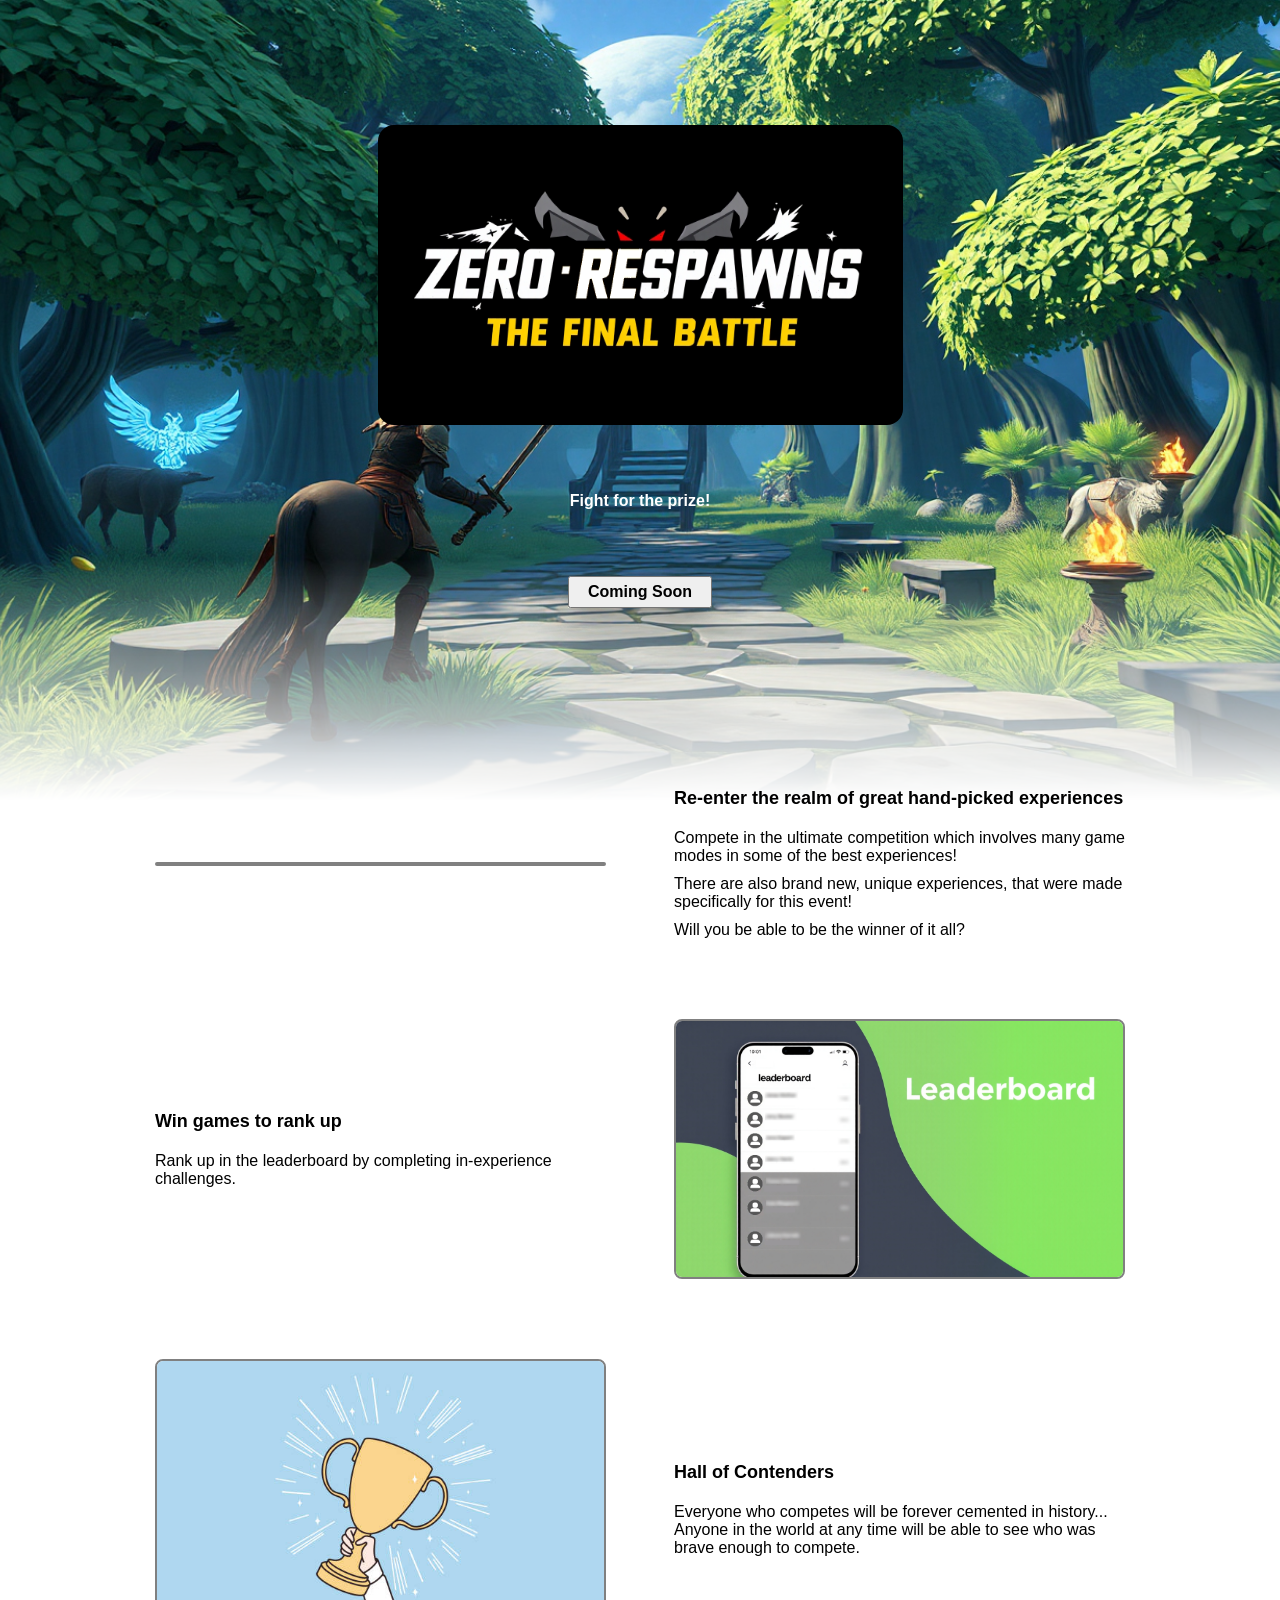
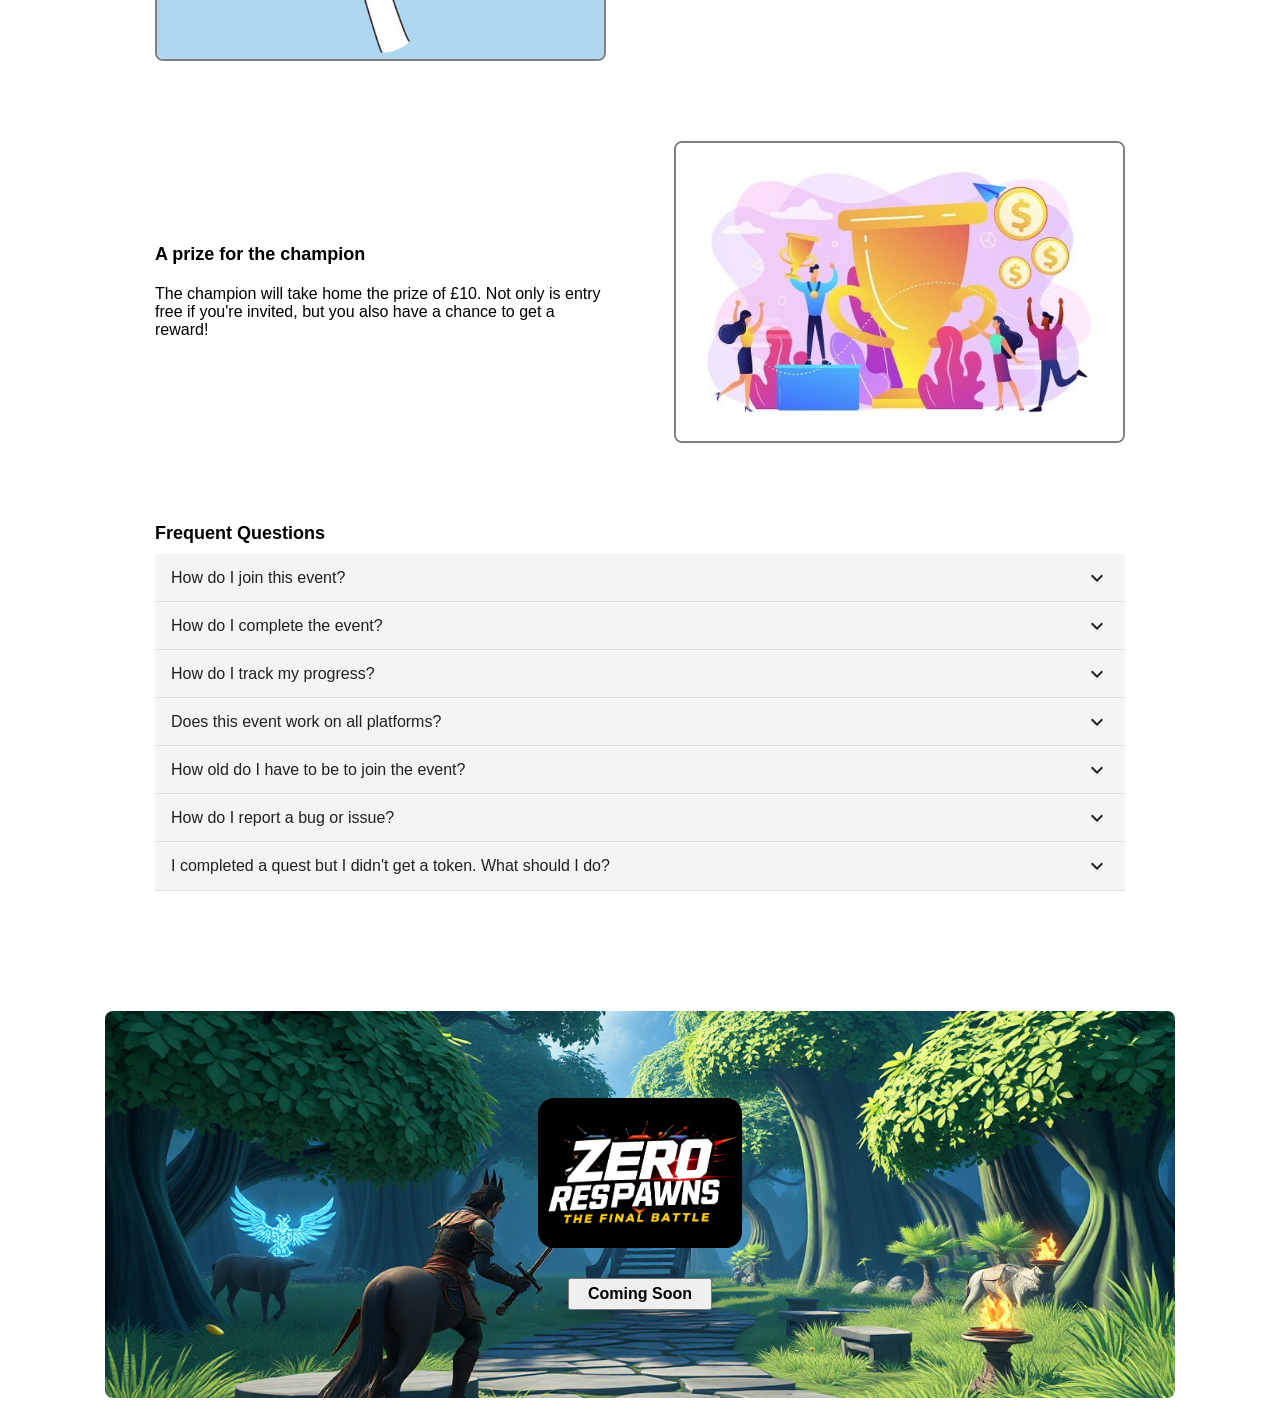
==== commit 477b6797: "Lowered prize | £15 -> £10" ====
--- a/ZRTFB/index.html
+++ b/ZRTFB/index.html
@@ -1113,7 +1113,7 @@
                         
 
 <div id="platform-events-landing" data-platform-event-start-time="5/23/2024 5:00:00 PM" data-platform-event-end-time="5/28/2024 7:00:00 PM" data-platform-event-hub-place-id="17427651911" class="platform-events-landing-app"><div class="platform-events-container comic-neue"><div class="platform-events-image-post-launch"></div><div class="MuiGrid-root platform-events-top-post-launch MuiGrid-container MuiGrid-direction-xs-column MuiGrid-align-items-xs-center MuiGrid-align-content-xs-center MuiGrid-justify-content-xs-center"><div class="platform-events-header-content"><img class="platform-events-logo" src="./Logo Wide.jpg" alt="Zero Respawns: The Final Battle" style="border-radius: 1em;"><h5 class="event-subheader comic-neue">Fight for the prize!</h5><div class="countdownContainer" style="display: none"><div class="counterContainer"><span class="counterNumeral">3</span><span class="counterLabel">Days</span></div><span class="counterDivider"></span><div class="counterContainer"><span class="counterNumeral">15</span><span class="counterLabel">Hours</span></div><span class="counterDivider"></span><div class="counterContainer"><span class="counterNumeral">46</span><span class="counterLabel">Minutes</span></div><span class="counterDivider"></span><div class="counterContainer"><span class="counterNumeral">25</span><span class="counterLabel">Seconds</span></div></div><div class="MuiGrid-root MuiGrid-container MuiGrid-justify-content-xs-center" style=""><div class="join-experience-button-container comic-neue"><button type="button" class="btn-growth-md"><div class="join-experience-button
-              false">Coming Soon</div></button></div></div></div><div class="platform-events-body-content"><div class="platform-events-details-container"><span class="platform-events-detail-item-container-left"><span class="platform-events-detail-item"><span class="platform-events-detail-item-header">Re-enter the realm of great hand-picked experiences</span><span>Compete in the ultimate competition which involves many game modes in some of the best experiences!<br><div style="padding-bottom: 10px;"></div>There are also brand new, unique experiences, that were made specifically for this event!<br><div style="padding-bottom: 10px;"></div>Will you be able to be the winner of it all?</span></span><div class="platform-events-detail-item"><img class="platform-events-detail-item-image" src="./f3e2d7b25b808416ae7736894cf467aa-explanation1.png" alt="" style="border: 2px solid gray"></div></span><span class="platform-events-detail-item-container-right"><span class="platform-events-detail-item"><span class="platform-events-detail-item-header">Win games to rank up</span><span>Rank up in the leaderboard by completing in-experience challenges.</span></span><div class="platform-events-detail-item"><img class="platform-events-detail-item-image" src="./Leaderboard.png" alt="" style="border: 2px solid gray"></div></span><span class="platform-events-detail-item-container-left"><span class="platform-events-detail-item"><span class="platform-events-detail-item-header">Hall of Contenders</span><span>Everyone who competes will be forever cemented in history... Anyone in the world at any time will be able to see who was brave enough to compete.</span></span><div class="platform-events-detail-item"><img class="platform-events-detail-item-image" src="./Trophy-Contenders.jpg" alt="" style="border: 2px solid gray"></div></span><span class="platform-events-detail-item-container-right"><span class="platform-events-detail-item"><span class="platform-events-detail-item-header">A prize for the champion</span><span>The champion will take home the prize of £15. Not only is entry free if you're invited, but you also have a chance to get a reward!</span></span><div class="platform-events-detail-item"><img class="platform-events-detail-item-image" src="./Prize.jpg" alt="" style="border: 2px solid gray"></div></span></div><div class="MuiGrid-root MuiGrid-item MuiGrid-grid-xs-12 MuiGrid-grid-sm-7" style="max-width: 100%;"><section id="faq"><div class="MuiGrid-root MuiGrid-container"><span class="jss1">Frequent Questions</span><div class="MuiGrid-root MuiGrid-item MuiGrid-grid-xs-12"><div class="MuiPaper-root MuiAccordion-root jss3 MuiAccordion-rounded MuiPaper-elevation1 MuiPaper-rounded"><div class="MuiButtonBase-root MuiAccordionSummary-root jss5" tabindex="0" role="button" aria-disabled="false" aria-expanded="false" aria-controls="question-controls-panel-content" id="question-controls-panel-header"><div class="MuiAccordionSummary-content jss6"><div class="MuiGrid-root" style="font-weight: 500;">How do I join this event?</div></div><div class="MuiButtonBase-root MuiIconButton-root MuiAccordionSummary-expandIcon MuiIconButton-colorInherit MuiIconButton-edgeEnd" aria-disabled="false" aria-hidden="true"><span class="MuiIconButton-label"><svg class="MuiSvgIcon-root" focusable="false" viewBox="0 0 24 24" aria-hidden="true"><path d="M16.59 8.59L12 13.17 7.41 8.59 6 10l6 6 6-6z"></path></svg></span><span class="MuiTouchRipple-root"></span></div></div><div class="MuiCollapse-root MuiCollapse-hidden" style="min-height: 0px; transition-duration: 261ms;"><div class="MuiCollapse-wrapper"><div class="MuiCollapse-wrapperInner"><div aria-labelledby="question-controls-panel-header" id="question-controls-panel-content" role="region"><div class="MuiAccordionDetails-root jss8" style="width: 100%; height: 100%;"><div class="MuiGrid-root" style="
+              false">Coming Soon</div></button></div></div></div><div class="platform-events-body-content"><div class="platform-events-details-container"><span class="platform-events-detail-item-container-left"><span class="platform-events-detail-item"><span class="platform-events-detail-item-header">Re-enter the realm of great hand-picked experiences</span><span>Compete in the ultimate competition which involves many game modes in some of the best experiences!<br><div style="padding-bottom: 10px;"></div>There are also brand new, unique experiences, that were made specifically for this event!<br><div style="padding-bottom: 10px;"></div>Will you be able to be the winner of it all?</span></span><div class="platform-events-detail-item"><img class="platform-events-detail-item-image" src="./f3e2d7b25b808416ae7736894cf467aa-explanation1.png" alt="" style="border: 2px solid gray"></div></span><span class="platform-events-detail-item-container-right"><span class="platform-events-detail-item"><span class="platform-events-detail-item-header">Win games to rank up</span><span>Rank up in the leaderboard by completing in-experience challenges.</span></span><div class="platform-events-detail-item"><img class="platform-events-detail-item-image" src="./Leaderboard.png" alt="" style="border: 2px solid gray"></div></span><span class="platform-events-detail-item-container-left"><span class="platform-events-detail-item"><span class="platform-events-detail-item-header">Hall of Contenders</span><span>Everyone who competes will be forever cemented in history... Anyone in the world at any time will be able to see who was brave enough to compete.</span></span><div class="platform-events-detail-item"><img class="platform-events-detail-item-image" src="./Trophy-Contenders.jpg" alt="" style="border: 2px solid gray"></div></span><span class="platform-events-detail-item-container-right"><span class="platform-events-detail-item"><span class="platform-events-detail-item-header">A prize for the champion</span><span>The champion will take home the prize of £10. Not only is entry free if you're invited, but you also have a chance to get a reward!</span></span><div class="platform-events-detail-item"><img class="platform-events-detail-item-image" src="./Prize.jpg" alt="" style="border: 2px solid gray"></div></span></div><div class="MuiGrid-root MuiGrid-item MuiGrid-grid-xs-12 MuiGrid-grid-sm-7" style="max-width: 100%;"><section id="faq"><div class="MuiGrid-root MuiGrid-container"><span class="jss1">Frequent Questions</span><div class="MuiGrid-root MuiGrid-item MuiGrid-grid-xs-12"><div class="MuiPaper-root MuiAccordion-root jss3 MuiAccordion-rounded MuiPaper-elevation1 MuiPaper-rounded"><div class="MuiButtonBase-root MuiAccordionSummary-root jss5" tabindex="0" role="button" aria-disabled="false" aria-expanded="false" aria-controls="question-controls-panel-content" id="question-controls-panel-header"><div class="MuiAccordionSummary-content jss6"><div class="MuiGrid-root" style="font-weight: 500;">How do I join this event?</div></div><div class="MuiButtonBase-root MuiIconButton-root MuiAccordionSummary-expandIcon MuiIconButton-colorInherit MuiIconButton-edgeEnd" aria-disabled="false" aria-hidden="true"><span class="MuiIconButton-label"><svg class="MuiSvgIcon-root" focusable="false" viewBox="0 0 24 24" aria-hidden="true"><path d="M16.59 8.59L12 13.17 7.41 8.59 6 10l6 6 6-6z"></path></svg></span><span class="MuiTouchRipple-root"></span></div></div><div class="MuiCollapse-root MuiCollapse-hidden" style="min-height: 0px; transition-duration: 261ms;"><div class="MuiCollapse-wrapper"><div class="MuiCollapse-wrapperInner"><div aria-labelledby="question-controls-panel-header" id="question-controls-panel-content" role="region"><div class="MuiAccordionDetails-root jss8" style="width: 100%; height: 100%;"><div class="MuiGrid-root" style="
 "><div style="font-weight: 500;">Unfortunately, this event is invite-only. However, there may be public events in the future!
 
 </div></div></div></div></div></div></div></div><div class="MuiPaper-root MuiAccordion-root jss3 MuiAccordion-rounded MuiPaper-elevation1 MuiPaper-rounded"><div class="MuiButtonBase-root MuiAccordionSummary-root jss5" tabindex="0" role="button" aria-disabled="false" aria-expanded="false" aria-controls="question-controls-panel-content" id="question-controls-panel-header"><div class="MuiAccordionSummary-content jss6"><div class="MuiGrid-root" style="font-weight: 500;">How do I complete the event?</div></div><div class="MuiButtonBase-root MuiIconButton-root MuiAccordionSummary-expandIcon MuiIconButton-colorInherit MuiIconButton-edgeEnd" aria-disabled="false" aria-hidden="true"><span class="MuiIconButton-label"><svg class="MuiSvgIcon-root" focusable="false" viewBox="0 0 24 24" aria-hidden="true"><path d="M16.59 8.59L12 13.17 7.41 8.59 6 10l6 6 6-6z"></path></svg></span><span class="MuiTouchRipple-root"></span></div></div><div class="MuiCollapse-root MuiCollapse-hidden" style="min-height: 0px; transition-duration: 261ms;"><div class="MuiCollapse-wrapper"><div class="MuiCollapse-wrapperInner"><div aria-labelledby="question-controls-panel-header" id="question-controls-panel-content" role="region"><div class="MuiAccordionDetails-root jss8" style="width: 100%; height: 100%;"><div class="MuiGrid-root" style="
--- a/ZRTFB/elements.css
+++ b/ZRTFB/elements.css
@@ -441,7 +441,7 @@
 
 .platform-events-image-header-only,.platform-events-image-post-launch {
     width: 100%;
-    background: 50% url(./Promo 1.jpg) no-repeat;
+    background: 50% url("./Promo 1.jpg") no-repeat;
     background-size: cover;
     z-index: 1;
     position: absolute
@@ -487,7 +487,7 @@
 .platform-events-footer {
     min-height: 287px;
     width: 100%;
-    background: 50% url(https://web.archive.org/web/20240525025138im_/https://images.rbxcdn.com/63e7d689844338b6ce990f013d76ffc8-background.jpg) no-repeat;
+    background: 50% url("./Promo 1.jpg") no-repeat;
     background-size: cover;
     display: flex;
     justify-content: center;
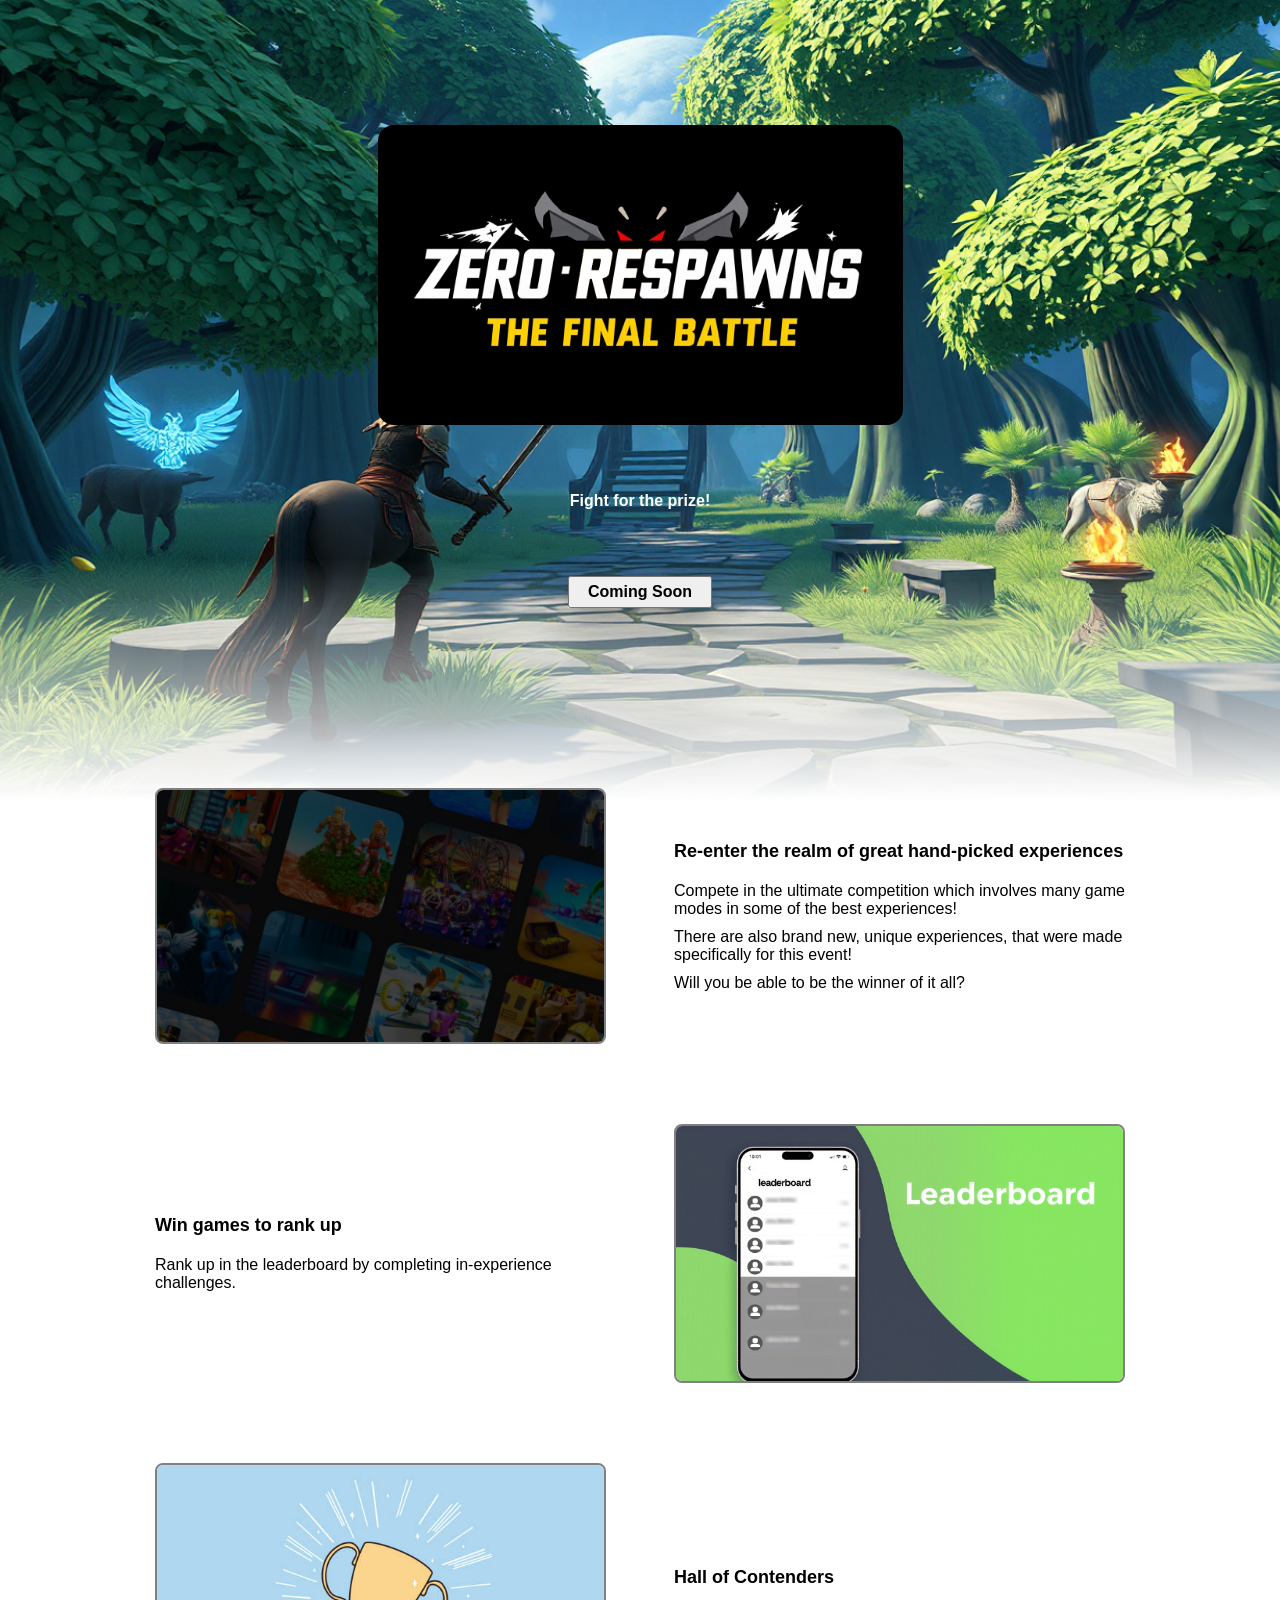
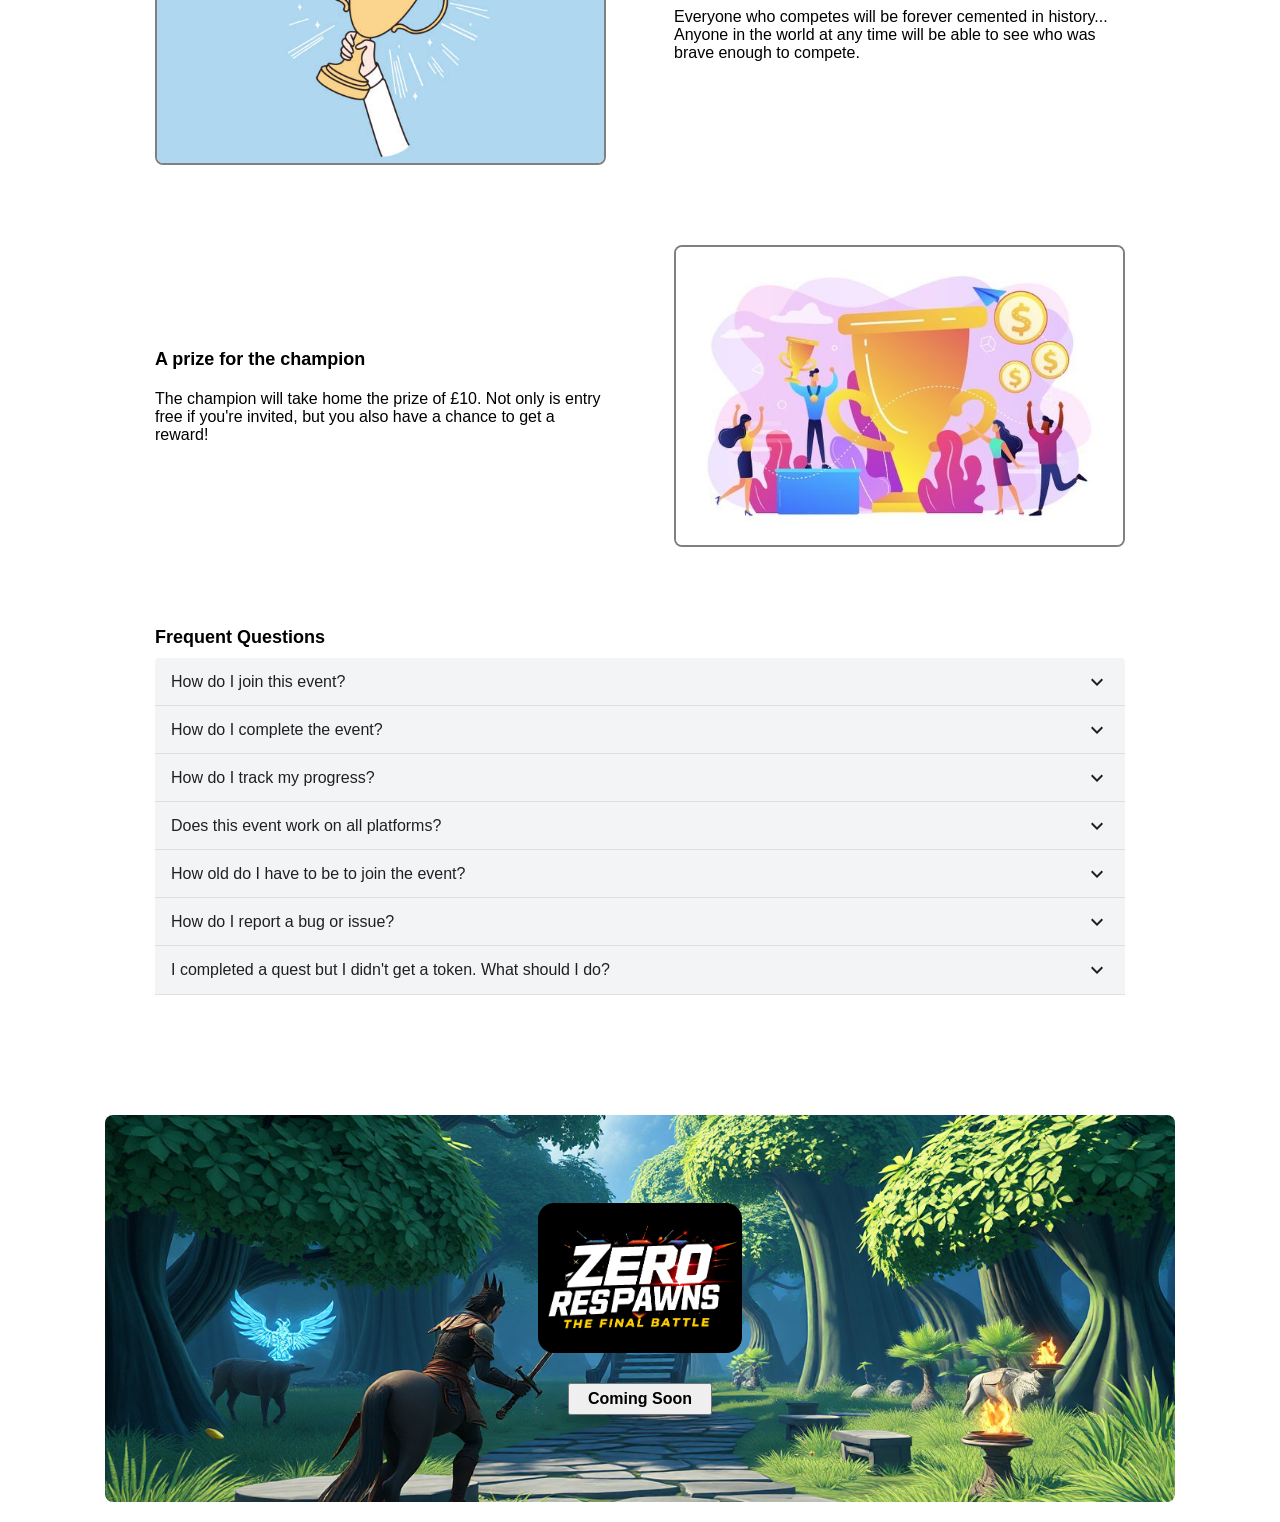
==== commit aa948f7a: "Changed image to Roblox Background" ====
--- a/ZRTFB/index.html
+++ b/ZRTFB/index.html
@@ -1113,7 +1113,7 @@
                         
 
 <div id="platform-events-landing" data-platform-event-start-time="5/23/2024 5:00:00 PM" data-platform-event-end-time="5/28/2024 7:00:00 PM" data-platform-event-hub-place-id="17427651911" class="platform-events-landing-app"><div class="platform-events-container comic-neue"><div class="platform-events-image-post-launch"></div><div class="MuiGrid-root platform-events-top-post-launch MuiGrid-container MuiGrid-direction-xs-column MuiGrid-align-items-xs-center MuiGrid-align-content-xs-center MuiGrid-justify-content-xs-center"><div class="platform-events-header-content"><img class="platform-events-logo" src="./Logo Wide.jpg" alt="Zero Respawns: The Final Battle" style="border-radius: 1em;"><h5 class="event-subheader comic-neue">Fight for the prize!</h5><div class="countdownContainer" style="display: none"><div class="counterContainer"><span class="counterNumeral">3</span><span class="counterLabel">Days</span></div><span class="counterDivider"></span><div class="counterContainer"><span class="counterNumeral">15</span><span class="counterLabel">Hours</span></div><span class="counterDivider"></span><div class="counterContainer"><span class="counterNumeral">46</span><span class="counterLabel">Minutes</span></div><span class="counterDivider"></span><div class="counterContainer"><span class="counterNumeral">25</span><span class="counterLabel">Seconds</span></div></div><div class="MuiGrid-root MuiGrid-container MuiGrid-justify-content-xs-center" style=""><div class="join-experience-button-container comic-neue"><button type="button" class="btn-growth-md"><div class="join-experience-button
-              false">Coming Soon</div></button></div></div></div><div class="platform-events-body-content"><div class="platform-events-details-container"><span class="platform-events-detail-item-container-left"><span class="platform-events-detail-item"><span class="platform-events-detail-item-header">Re-enter the realm of great hand-picked experiences</span><span>Compete in the ultimate competition which involves many game modes in some of the best experiences!<br><div style="padding-bottom: 10px;"></div>There are also brand new, unique experiences, that were made specifically for this event!<br><div style="padding-bottom: 10px;"></div>Will you be able to be the winner of it all?</span></span><div class="platform-events-detail-item"><img class="platform-events-detail-item-image" src="./f3e2d7b25b808416ae7736894cf467aa-explanation1.png" alt="" style="border: 2px solid gray"></div></span><span class="platform-events-detail-item-container-right"><span class="platform-events-detail-item"><span class="platform-events-detail-item-header">Win games to rank up</span><span>Rank up in the leaderboard by completing in-experience challenges.</span></span><div class="platform-events-detail-item"><img class="platform-events-detail-item-image" src="./Leaderboard.png" alt="" style="border: 2px solid gray"></div></span><span class="platform-events-detail-item-container-left"><span class="platform-events-detail-item"><span class="platform-events-detail-item-header">Hall of Contenders</span><span>Everyone who competes will be forever cemented in history... Anyone in the world at any time will be able to see who was brave enough to compete.</span></span><div class="platform-events-detail-item"><img class="platform-events-detail-item-image" src="./Trophy-Contenders.jpg" alt="" style="border: 2px solid gray"></div></span><span class="platform-events-detail-item-container-right"><span class="platform-events-detail-item"><span class="platform-events-detail-item-header">A prize for the champion</span><span>The champion will take home the prize of £10. Not only is entry free if you're invited, but you also have a chance to get a reward!</span></span><div class="platform-events-detail-item"><img class="platform-events-detail-item-image" src="./Prize.jpg" alt="" style="border: 2px solid gray"></div></span></div><div class="MuiGrid-root MuiGrid-item MuiGrid-grid-xs-12 MuiGrid-grid-sm-7" style="max-width: 100%;"><section id="faq"><div class="MuiGrid-root MuiGrid-container"><span class="jss1">Frequent Questions</span><div class="MuiGrid-root MuiGrid-item MuiGrid-grid-xs-12"><div class="MuiPaper-root MuiAccordion-root jss3 MuiAccordion-rounded MuiPaper-elevation1 MuiPaper-rounded"><div class="MuiButtonBase-root MuiAccordionSummary-root jss5" tabindex="0" role="button" aria-disabled="false" aria-expanded="false" aria-controls="question-controls-panel-content" id="question-controls-panel-header"><div class="MuiAccordionSummary-content jss6"><div class="MuiGrid-root" style="font-weight: 500;">How do I join this event?</div></div><div class="MuiButtonBase-root MuiIconButton-root MuiAccordionSummary-expandIcon MuiIconButton-colorInherit MuiIconButton-edgeEnd" aria-disabled="false" aria-hidden="true"><span class="MuiIconButton-label"><svg class="MuiSvgIcon-root" focusable="false" viewBox="0 0 24 24" aria-hidden="true"><path d="M16.59 8.59L12 13.17 7.41 8.59 6 10l6 6 6-6z"></path></svg></span><span class="MuiTouchRipple-root"></span></div></div><div class="MuiCollapse-root MuiCollapse-hidden" style="min-height: 0px; transition-duration: 261ms;"><div class="MuiCollapse-wrapper"><div class="MuiCollapse-wrapperInner"><div aria-labelledby="question-controls-panel-header" id="question-controls-panel-content" role="region"><div class="MuiAccordionDetails-root jss8" style="width: 100%; height: 100%;"><div class="MuiGrid-root" style="
+              false">Coming Soon</div></button></div></div></div><div class="platform-events-body-content"><div class="platform-events-details-container"><span class="platform-events-detail-item-container-left"><span class="platform-events-detail-item"><span class="platform-events-detail-item-header">Re-enter the realm of great hand-picked experiences</span><span>Compete in the ultimate competition which involves many game modes in some of the best experiences!<br><div style="padding-bottom: 10px;"></div>There are also brand new, unique experiences, that were made specifically for this event!<br><div style="padding-bottom: 10px;"></div>Will you be able to be the winner of it all?</span></span><div class="platform-events-detail-item"><img class="platform-events-detail-item-image" src="./Roblox Background.png" alt="" style="border: 2px solid gray"></div></span><span class="platform-events-detail-item-container-right"><span class="platform-events-detail-item"><span class="platform-events-detail-item-header">Win games to rank up</span><span>Rank up in the leaderboard by completing in-experience challenges.</span></span><div class="platform-events-detail-item"><img class="platform-events-detail-item-image" src="./Leaderboard.png" alt="" style="border: 2px solid gray"></div></span><span class="platform-events-detail-item-container-left"><span class="platform-events-detail-item"><span class="platform-events-detail-item-header">Hall of Contenders</span><span>Everyone who competes will be forever cemented in history... Anyone in the world at any time will be able to see who was brave enough to compete.</span></span><div class="platform-events-detail-item"><img class="platform-events-detail-item-image" src="./Trophy-Contenders.jpg" alt="" style="border: 2px solid gray"></div></span><span class="platform-events-detail-item-container-right"><span class="platform-events-detail-item"><span class="platform-events-detail-item-header">A prize for the champion</span><span>The champion will take home the prize of £10. Not only is entry free if you're invited, but you also have a chance to get a reward!</span></span><div class="platform-events-detail-item"><img class="platform-events-detail-item-image" src="./Prize.jpg" alt="" style="border: 2px solid gray"></div></span></div><div class="MuiGrid-root MuiGrid-item MuiGrid-grid-xs-12 MuiGrid-grid-sm-7" style="max-width: 100%;"><section id="faq"><div class="MuiGrid-root MuiGrid-container"><span class="jss1">Frequent Questions</span><div class="MuiGrid-root MuiGrid-item MuiGrid-grid-xs-12"><div class="MuiPaper-root MuiAccordion-root jss3 MuiAccordion-rounded MuiPaper-elevation1 MuiPaper-rounded"><div class="MuiButtonBase-root MuiAccordionSummary-root jss5" tabindex="0" role="button" aria-disabled="false" aria-expanded="false" aria-controls="question-controls-panel-content" id="question-controls-panel-header"><div class="MuiAccordionSummary-content jss6"><div class="MuiGrid-root" style="font-weight: 500;">How do I join this event?</div></div><div class="MuiButtonBase-root MuiIconButton-root MuiAccordionSummary-expandIcon MuiIconButton-colorInherit MuiIconButton-edgeEnd" aria-disabled="false" aria-hidden="true"><span class="MuiIconButton-label"><svg class="MuiSvgIcon-root" focusable="false" viewBox="0 0 24 24" aria-hidden="true"><path d="M16.59 8.59L12 13.17 7.41 8.59 6 10l6 6 6-6z"></path></svg></span><span class="MuiTouchRipple-root"></span></div></div><div class="MuiCollapse-root MuiCollapse-hidden" style="min-height: 0px; transition-duration: 261ms;"><div class="MuiCollapse-wrapper"><div class="MuiCollapse-wrapperInner"><div aria-labelledby="question-controls-panel-header" id="question-controls-panel-content" role="region"><div class="MuiAccordionDetails-root jss8" style="width: 100%; height: 100%;"><div class="MuiGrid-root" style="
 "><div style="font-weight: 500;">Unfortunately, this event is invite-only. However, there may be public events in the future!
 
 </div></div></div></div></div></div></div></div><div class="MuiPaper-root MuiAccordion-root jss3 MuiAccordion-rounded MuiPaper-elevation1 MuiPaper-rounded"><div class="MuiButtonBase-root MuiAccordionSummary-root jss5" tabindex="0" role="button" aria-disabled="false" aria-expanded="false" aria-controls="question-controls-panel-content" id="question-controls-panel-header"><div class="MuiAccordionSummary-content jss6"><div class="MuiGrid-root" style="font-weight: 500;">How do I complete the event?</div></div><div class="MuiButtonBase-root MuiIconButton-root MuiAccordionSummary-expandIcon MuiIconButton-colorInherit MuiIconButton-edgeEnd" aria-disabled="false" aria-hidden="true"><span class="MuiIconButton-label"><svg class="MuiSvgIcon-root" focusable="false" viewBox="0 0 24 24" aria-hidden="true"><path d="M16.59 8.59L12 13.17 7.41 8.59 6 10l6 6 6-6z"></path></svg></span><span class="MuiTouchRipple-root"></span></div></div><div class="MuiCollapse-root MuiCollapse-hidden" style="min-height: 0px; transition-duration: 261ms;"><div class="MuiCollapse-wrapper"><div class="MuiCollapse-wrapperInner"><div aria-labelledby="question-controls-panel-header" id="question-controls-panel-content" role="region"><div class="MuiAccordionDetails-root jss8" style="width: 100%; height: 100%;"><div class="MuiGrid-root" style="
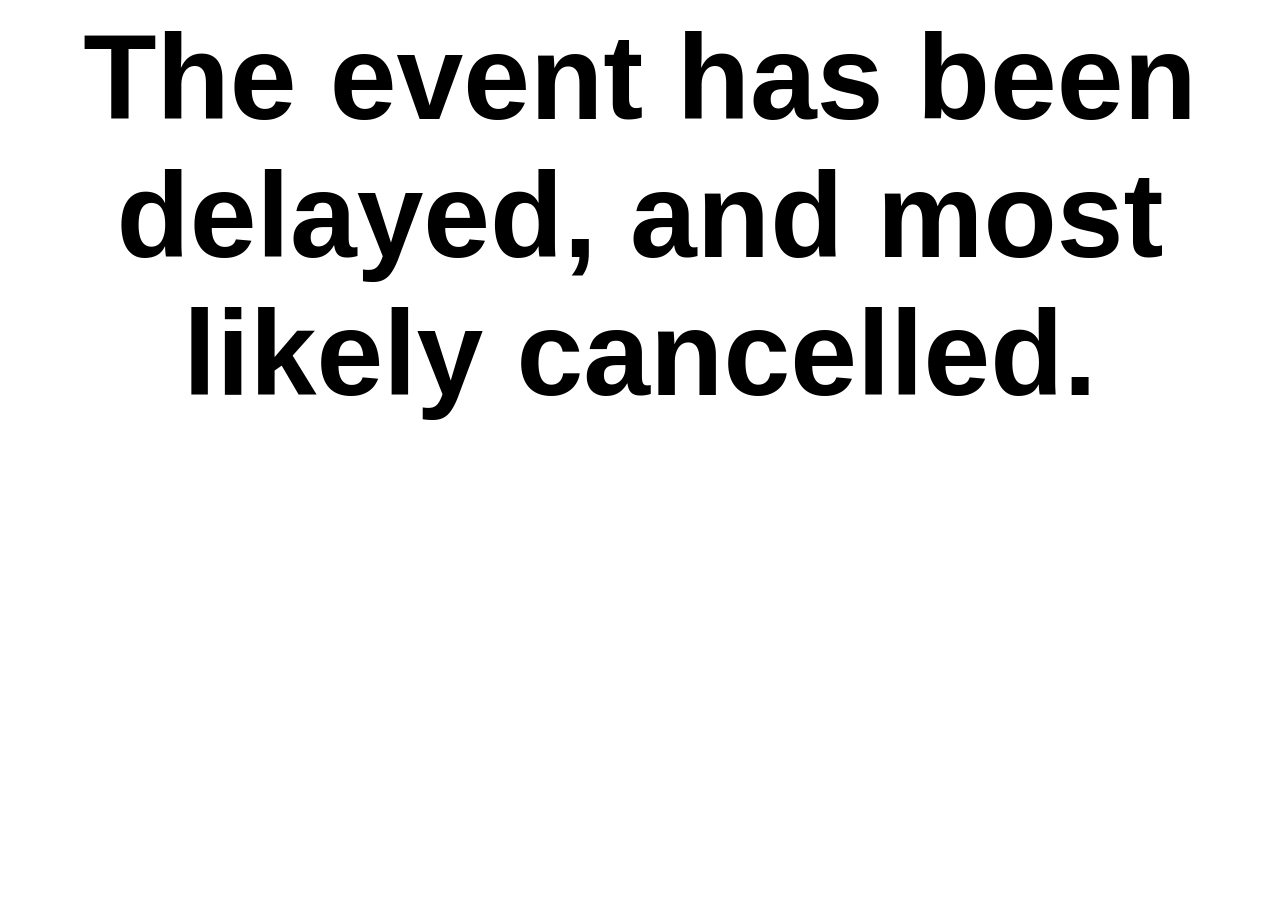
==== commit a34311d3: "Delayed/Cancelled" ====
--- a/ZRTFB/index.html
+++ b/ZRTFB/index.html
@@ -1,1350 +1,13 @@
-<!DOCTYPE html>
-<!-- saved from url=(0042)file:///C:/Users/zlatn/Downloads/test.html -->
-<html lang="en" style="--wm-toolbar-height: 0px;"><head><meta http-equiv="Content-Type" content="text/html; charset=UTF-8"><link rel="stylesheet" href="./faq.css"><link rel="stylesheet" href="./elements.css"><script src="./faq.js" defer=""></script>
-
-
-
-
-
-
-
-
-
-
-    
-    
-    
-
-
-
-
-
-
-    
-
-
-
-
-
-    
-    
-    
-        
-    
-            
-    
-    
-    
-    
-    
-    
-            
-    
-    
-    
-    
-    
-    
-    
-    
-    
-    
-
-
-
-
-
-
-
-
-
-
-
-
-
-
-
-
-
-
-    
-
-        
-    
-
-
-
-
-    
-
-
-
-
-
-    
-    
-
-
-
-
-
-            
-
-
-
-    
-    
-
-
-
-                          
-
-<style data-jss="" data-meta="MuiGrid">
-.MuiGrid-container {
-  width: 100%;
-  display: flex;
-  flex-wrap: wrap;
-  box-sizing: border-box;
-}
-.MuiGrid-item {
-  margin: 0;
-  box-sizing: border-box;
-}
-.MuiGrid-zeroMinWidth {
-  min-width: 0;
-}
-.MuiGrid-direction-xs-column {
-  flex-direction: column;
-}
-.MuiGrid-direction-xs-column-reverse {
-  flex-direction: column-reverse;
-}
-.MuiGrid-direction-xs-row-reverse {
-  flex-direction: row-reverse;
-}
-.MuiGrid-wrap-xs-nowrap {
-  flex-wrap: nowrap;
-}
-.MuiGrid-wrap-xs-wrap-reverse {
-  flex-wrap: wrap-reverse;
-}
-.MuiGrid-align-items-xs-center {
-  align-items: center;
-}
-.MuiGrid-align-items-xs-flex-start {
-  align-items: flex-start;
-}
-.MuiGrid-align-items-xs-flex-end {
-  align-items: flex-end;
-}
-.MuiGrid-align-items-xs-baseline {
-  align-items: baseline;
-}
-.MuiGrid-align-content-xs-center {
-  align-content: center;
-}
-.MuiGrid-align-content-xs-flex-start {
-  align-content: flex-start;
-}
-.MuiGrid-align-content-xs-flex-end {
-  align-content: flex-end;
-}
-.MuiGrid-align-content-xs-space-between {
-  align-content: space-between;
-}
-.MuiGrid-align-content-xs-space-around {
-  align-content: space-around;
-}
-.MuiGrid-justify-content-xs-center {
-  justify-content: center;
-}
-.MuiGrid-justify-content-xs-flex-end {
-  justify-content: flex-end;
-}
-.MuiGrid-justify-content-xs-space-between {
-  justify-content: space-between;
-}
-.MuiGrid-justify-content-xs-space-around {
-  justify-content: space-around;
-}
-.MuiGrid-justify-content-xs-space-evenly {
-  justify-content: space-evenly;
-}
-.MuiGrid-spacing-xs-1 {
-  width: calc(100% + 8px);
-  margin: -4px;
-}
-.MuiGrid-spacing-xs-1 > .MuiGrid-item {
-  padding: 4px;
-}
-.MuiGrid-spacing-xs-2 {
-  width: calc(100% + 16px);
-  margin: -8px;
-}
-.MuiGrid-spacing-xs-2 > .MuiGrid-item {
-  padding: 8px;
-}
-.MuiGrid-spacing-xs-3 {
-  width: calc(100% + 24px);
-  margin: -12px;
-}
-.MuiGrid-spacing-xs-3 > .MuiGrid-item {
-  padding: 12px;
-}
-.MuiGrid-spacing-xs-4 {
-  width: calc(100% + 32px);
-  margin: -16px;
-}
-.MuiGrid-spacing-xs-4 > .MuiGrid-item {
-  padding: 16px;
-}
-.MuiGrid-spacing-xs-5 {
-  width: calc(100% + 40px);
-  margin: -20px;
-}
-.MuiGrid-spacing-xs-5 > .MuiGrid-item {
-  padding: 20px;
-}
-.MuiGrid-spacing-xs-6 {
-  width: calc(100% + 48px);
-  margin: -24px;
-}
-.MuiGrid-spacing-xs-6 > .MuiGrid-item {
-  padding: 24px;
-}
-.MuiGrid-spacing-xs-7 {
-  width: calc(100% + 56px);
-  margin: -28px;
-}
-.MuiGrid-spacing-xs-7 > .MuiGrid-item {
-  padding: 28px;
-}
-.MuiGrid-spacing-xs-8 {
-  width: calc(100% + 64px);
-  margin: -32px;
-}
-.MuiGrid-spacing-xs-8 > .MuiGrid-item {
-  padding: 32px;
-}
-.MuiGrid-spacing-xs-9 {
-  width: calc(100% + 72px);
-  margin: -36px;
-}
-.MuiGrid-spacing-xs-9 > .MuiGrid-item {
-  padding: 36px;
-}
-.MuiGrid-spacing-xs-10 {
-  width: calc(100% + 80px);
-  margin: -40px;
-}
-.MuiGrid-spacing-xs-10 > .MuiGrid-item {
-  padding: 40px;
-}
-.MuiGrid-grid-xs-auto {
-  flex-grow: 0;
-  max-width: none;
-  flex-basis: auto;
-}
-.MuiGrid-grid-xs-true {
-  flex-grow: 1;
-  max-width: 100%;
-  flex-basis: 0;
-}
-.MuiGrid-grid-xs-1 {
-  flex-grow: 0;
-  max-width: 8.333333%;
-  flex-basis: 8.333333%;
-}
-.MuiGrid-grid-xs-2 {
-  flex-grow: 0;
-  max-width: 16.666667%;
-  flex-basis: 16.666667%;
-}
-.MuiGrid-grid-xs-3 {
-  flex-grow: 0;
-  max-width: 25%;
-  flex-basis: 25%;
-}
-.MuiGrid-grid-xs-4 {
-  flex-grow: 0;
-  max-width: 33.333333%;
-  flex-basis: 33.333333%;
-}
-.MuiGrid-grid-xs-5 {
-  flex-grow: 0;
-  max-width: 41.666667%;
-  flex-basis: 41.666667%;
-}
-.MuiGrid-grid-xs-6 {
-  flex-grow: 0;
-  max-width: 50%;
-  flex-basis: 50%;
-}
-.MuiGrid-grid-xs-7 {
-  flex-grow: 0;
-  max-width: 58.333333%;
-  flex-basis: 58.333333%;
-}
-.MuiGrid-grid-xs-8 {
-  flex-grow: 0;
-  max-width: 66.666667%;
-  flex-basis: 66.666667%;
-}
-.MuiGrid-grid-xs-9 {
-  flex-grow: 0;
-  max-width: 75%;
-  flex-basis: 75%;
-}
-.MuiGrid-grid-xs-10 {
-  flex-grow: 0;
-  max-width: 83.333333%;
-  flex-basis: 83.333333%;
-}
-.MuiGrid-grid-xs-11 {
-  flex-grow: 0;
-  max-width: 91.666667%;
-  flex-basis: 91.666667%;
-}
-.MuiGrid-grid-xs-12 {
-  flex-grow: 0;
-  max-width: 100%;
-  flex-basis: 100%;
-}
-@media (min-width:600px) {
-  .MuiGrid-grid-sm-auto {
-    flex-grow: 0;
-    max-width: none;
-    flex-basis: auto;
-  }
-  .MuiGrid-grid-sm-true {
-    flex-grow: 1;
-    max-width: 100%;
-    flex-basis: 0;
-  }
-  .MuiGrid-grid-sm-1 {
-    flex-grow: 0;
-    max-width: 8.333333%;
-    flex-basis: 8.333333%;
-  }
-  .MuiGrid-grid-sm-2 {
-    flex-grow: 0;
-    max-width: 16.666667%;
-    flex-basis: 16.666667%;
-  }
-  .MuiGrid-grid-sm-3 {
-    flex-grow: 0;
-    max-width: 25%;
-    flex-basis: 25%;
-  }
-  .MuiGrid-grid-sm-4 {
-    flex-grow: 0;
-    max-width: 33.333333%;
-    flex-basis: 33.333333%;
-  }
-  .MuiGrid-grid-sm-5 {
-    flex-grow: 0;
-    max-width: 41.666667%;
-    flex-basis: 41.666667%;
-  }
-  .MuiGrid-grid-sm-6 {
-    flex-grow: 0;
-    max-width: 50%;
-    flex-basis: 50%;
-  }
-  .MuiGrid-grid-sm-7 {
-    flex-grow: 0;
-    max-width: 58.333333%;
-    flex-basis: 58.333333%;
-  }
-  .MuiGrid-grid-sm-8 {
-    flex-grow: 0;
-    max-width: 66.666667%;
-    flex-basis: 66.666667%;
-  }
-  .MuiGrid-grid-sm-9 {
-    flex-grow: 0;
-    max-width: 75%;
-    flex-basis: 75%;
-  }
-  .MuiGrid-grid-sm-10 {
-    flex-grow: 0;
-    max-width: 83.333333%;
-    flex-basis: 83.333333%;
-  }
-  .MuiGrid-grid-sm-11 {
-    flex-grow: 0;
-    max-width: 91.666667%;
-    flex-basis: 91.666667%;
-  }
-  .MuiGrid-grid-sm-12 {
-    flex-grow: 0;
-    max-width: 100%;
-    flex-basis: 100%;
-  }
-}
-@media (min-width:960px) {
-  .MuiGrid-grid-md-auto {
-    flex-grow: 0;
-    max-width: none;
-    flex-basis: auto;
-  }
-  .MuiGrid-grid-md-true {
-    flex-grow: 1;
-    max-width: 100%;
-    flex-basis: 0;
-  }
-  .MuiGrid-grid-md-1 {
-    flex-grow: 0;
-    max-width: 8.333333%;
-    flex-basis: 8.333333%;
-  }
-  .MuiGrid-grid-md-2 {
-    flex-grow: 0;
-    max-width: 16.666667%;
-    flex-basis: 16.666667%;
-  }
-  .MuiGrid-grid-md-3 {
-    flex-grow: 0;
-    max-width: 25%;
-    flex-basis: 25%;
-  }
-  .MuiGrid-grid-md-4 {
-    flex-grow: 0;
-    max-width: 33.333333%;
-    flex-basis: 33.333333%;
-  }
-  .MuiGrid-grid-md-5 {
-    flex-grow: 0;
-    max-width: 41.666667%;
-    flex-basis: 41.666667%;
-  }
-  .MuiGrid-grid-md-6 {
-    flex-grow: 0;
-    max-width: 50%;
-    flex-basis: 50%;
-  }
-  .MuiGrid-grid-md-7 {
-    flex-grow: 0;
-    max-width: 58.333333%;
-    flex-basis: 58.333333%;
-  }
-  .MuiGrid-grid-md-8 {
-    flex-grow: 0;
-    max-width: 66.666667%;
-    flex-basis: 66.666667%;
-  }
-  .MuiGrid-grid-md-9 {
-    flex-grow: 0;
-    max-width: 75%;
-    flex-basis: 75%;
-  }
-  .MuiGrid-grid-md-10 {
-    flex-grow: 0;
-    max-width: 83.333333%;
-    flex-basis: 83.333333%;
-  }
-  .MuiGrid-grid-md-11 {
-    flex-grow: 0;
-    max-width: 91.666667%;
-    flex-basis: 91.666667%;
-  }
-  .MuiGrid-grid-md-12 {
-    flex-grow: 0;
-    max-width: 100%;
-    flex-basis: 100%;
-  }
-}
-@media (min-width:1280px) {
-  .MuiGrid-grid-lg-auto {
-    flex-grow: 0;
-    max-width: none;
-    flex-basis: auto;
-  }
-  .MuiGrid-grid-lg-true {
-    flex-grow: 1;
-    max-width: 100%;
-    flex-basis: 0;
-  }
-  .MuiGrid-grid-lg-1 {
-    flex-grow: 0;
-    max-width: 8.333333%;
-    flex-basis: 8.333333%;
-  }
-  .MuiGrid-grid-lg-2 {
-    flex-grow: 0;
-    max-width: 16.666667%;
-    flex-basis: 16.666667%;
-  }
-  .MuiGrid-grid-lg-3 {
-    flex-grow: 0;
-    max-width: 25%;
-    flex-basis: 25%;
-  }
-  .MuiGrid-grid-lg-4 {
-    flex-grow: 0;
-    max-width: 33.333333%;
-    flex-basis: 33.333333%;
-  }
-  .MuiGrid-grid-lg-5 {
-    flex-grow: 0;
-    max-width: 41.666667%;
-    flex-basis: 41.666667%;
-  }
-  .MuiGrid-grid-lg-6 {
-    flex-grow: 0;
-    max-width: 50%;
-    flex-basis: 50%;
-  }
-  .MuiGrid-grid-lg-7 {
-    flex-grow: 0;
-    max-width: 58.333333%;
-    flex-basis: 58.333333%;
-  }
-  .MuiGrid-grid-lg-8 {
-    flex-grow: 0;
-    max-width: 66.666667%;
-    flex-basis: 66.666667%;
-  }
-  .MuiGrid-grid-lg-9 {
-    flex-grow: 0;
-    max-width: 75%;
-    flex-basis: 75%;
-  }
-  .MuiGrid-grid-lg-10 {
-    flex-grow: 0;
-    max-width: 83.333333%;
-    flex-basis: 83.333333%;
-  }
-  .MuiGrid-grid-lg-11 {
-    flex-grow: 0;
-    max-width: 91.666667%;
-    flex-basis: 91.666667%;
-  }
-  .MuiGrid-grid-lg-12 {
-    flex-grow: 0;
-    max-width: 100%;
-    flex-basis: 100%;
-  }
-}
-@media (min-width:1920px) {
-  .MuiGrid-grid-xl-auto {
-    flex-grow: 0;
-    max-width: none;
-    flex-basis: auto;
-  }
-  .MuiGrid-grid-xl-true {
-    flex-grow: 1;
-    max-width: 100%;
-    flex-basis: 0;
-  }
-  .MuiGrid-grid-xl-1 {
-    flex-grow: 0;
-    max-width: 8.333333%;
-    flex-basis: 8.333333%;
-  }
-  .MuiGrid-grid-xl-2 {
-    flex-grow: 0;
-    max-width: 16.666667%;
-    flex-basis: 16.666667%;
-  }
-  .MuiGrid-grid-xl-3 {
-    flex-grow: 0;
-    max-width: 25%;
-    flex-basis: 25%;
-  }
-  .MuiGrid-grid-xl-4 {
-    flex-grow: 0;
-    max-width: 33.333333%;
-    flex-basis: 33.333333%;
-  }
-  .MuiGrid-grid-xl-5 {
-    flex-grow: 0;
-    max-width: 41.666667%;
-    flex-basis: 41.666667%;
-  }
-  .MuiGrid-grid-xl-6 {
-    flex-grow: 0;
-    max-width: 50%;
-    flex-basis: 50%;
-  }
-  .MuiGrid-grid-xl-7 {
-    flex-grow: 0;
-    max-width: 58.333333%;
-    flex-basis: 58.333333%;
-  }
-  .MuiGrid-grid-xl-8 {
-    flex-grow: 0;
-    max-width: 66.666667%;
-    flex-basis: 66.666667%;
-  }
-  .MuiGrid-grid-xl-9 {
-    flex-grow: 0;
-    max-width: 75%;
-    flex-basis: 75%;
-  }
-  .MuiGrid-grid-xl-10 {
-    flex-grow: 0;
-    max-width: 83.333333%;
-    flex-basis: 83.333333%;
-  }
-  .MuiGrid-grid-xl-11 {
-    flex-grow: 0;
-    max-width: 91.666667%;
-    flex-basis: 91.666667%;
-  }
-  .MuiGrid-grid-xl-12 {
-    flex-grow: 0;
-    max-width: 100%;
-    flex-basis: 100%;
-  }
-}
-</style><style data-jss="" data-meta="MuiCollapse">
-.MuiCollapse-root {
-  height: 0;
-  overflow: hidden;
-  transition: height 300ms cubic-bezier(0.4, 0, 0.2, 1) 0ms;
-}
-.MuiCollapse-entered {
-  height: auto;
-  overflow: visible;
-}
-.MuiCollapse-hidden {
-  visibility: hidden;
-}
-.MuiCollapse-wrapper {
-  display: flex;
-}
-.MuiCollapse-wrapperInner {
-  width: 100%;
-}
-</style><style data-jss="" data-meta="MuiPaper">
-.MuiPaper-root {
-  color: rgba(0, 0, 0, 0.87);
-  transition: box-shadow 300ms cubic-bezier(0.4, 0, 0.2, 1) 0ms;
-  background-color: #fff;
-}
-.MuiPaper-rounded {
-  border-radius: 4px;
-}
-.MuiPaper-outlined {
-  border: 1px solid rgba(0, 0, 0, 0.12);
-}
-.MuiPaper-elevation0 {
-  box-shadow: none;
-}
-.MuiPaper-elevation1 {
-  box-shadow: 0px 2px 1px -1px rgba(0,0,0,0.2),0px 1px 1px 0px rgba(0,0,0,0.14),0px 1px 3px 0px rgba(0,0,0,0.12);
-}
-.MuiPaper-elevation2 {
-  box-shadow: 0px 3px 1px -2px rgba(0,0,0,0.2),0px 2px 2px 0px rgba(0,0,0,0.14),0px 1px 5px 0px rgba(0,0,0,0.12);
-}
-.MuiPaper-elevation3 {
-  box-shadow: 0px 3px 3px -2px rgba(0,0,0,0.2),0px 3px 4px 0px rgba(0,0,0,0.14),0px 1px 8px 0px rgba(0,0,0,0.12);
-}
-.MuiPaper-elevation4 {
-  box-shadow: 0px 2px 4px -1px rgba(0,0,0,0.2),0px 4px 5px 0px rgba(0,0,0,0.14),0px 1px 10px 0px rgba(0,0,0,0.12);
-}
-.MuiPaper-elevation5 {
-  box-shadow: 0px 3px 5px -1px rgba(0,0,0,0.2),0px 5px 8px 0px rgba(0,0,0,0.14),0px 1px 14px 0px rgba(0,0,0,0.12);
-}
-.MuiPaper-elevation6 {
-  box-shadow: 0px 3px 5px -1px rgba(0,0,0,0.2),0px 6px 10px 0px rgba(0,0,0,0.14),0px 1px 18px 0px rgba(0,0,0,0.12);
-}
-.MuiPaper-elevation7 {
-  box-shadow: 0px 4px 5px -2px rgba(0,0,0,0.2),0px 7px 10px 1px rgba(0,0,0,0.14),0px 2px 16px 1px rgba(0,0,0,0.12);
-}
-.MuiPaper-elevation8 {
-  box-shadow: 0px 5px 5px -3px rgba(0,0,0,0.2),0px 8px 10px 1px rgba(0,0,0,0.14),0px 3px 14px 2px rgba(0,0,0,0.12);
-}
-.MuiPaper-elevation9 {
-  box-shadow: 0px 5px 6px -3px rgba(0,0,0,0.2),0px 9px 12px 1px rgba(0,0,0,0.14),0px 3px 16px 2px rgba(0,0,0,0.12);
-}
-.MuiPaper-elevation10 {
-  box-shadow: 0px 6px 6px -3px rgba(0,0,0,0.2),0px 10px 14px 1px rgba(0,0,0,0.14),0px 4px 18px 3px rgba(0,0,0,0.12);
-}
-.MuiPaper-elevation11 {
-  box-shadow: 0px 6px 7px -4px rgba(0,0,0,0.2),0px 11px 15px 1px rgba(0,0,0,0.14),0px 4px 20px 3px rgba(0,0,0,0.12);
-}
-.MuiPaper-elevation12 {
-  box-shadow: 0px 7px 8px -4px rgba(0,0,0,0.2),0px 12px 17px 2px rgba(0,0,0,0.14),0px 5px 22px 4px rgba(0,0,0,0.12);
-}
-.MuiPaper-elevation13 {
-  box-shadow: 0px 7px 8px -4px rgba(0,0,0,0.2),0px 13px 19px 2px rgba(0,0,0,0.14),0px 5px 24px 4px rgba(0,0,0,0.12);
-}
-.MuiPaper-elevation14 {
-  box-shadow: 0px 7px 9px -4px rgba(0,0,0,0.2),0px 14px 21px 2px rgba(0,0,0,0.14),0px 5px 26px 4px rgba(0,0,0,0.12);
-}
-.MuiPaper-elevation15 {
-  box-shadow: 0px 8px 9px -5px rgba(0,0,0,0.2),0px 15px 22px 2px rgba(0,0,0,0.14),0px 6px 28px 5px rgba(0,0,0,0.12);
-}
-.MuiPaper-elevation16 {
-  box-shadow: 0px 8px 10px -5px rgba(0,0,0,0.2),0px 16px 24px 2px rgba(0,0,0,0.14),0px 6px 30px 5px rgba(0,0,0,0.12);
-}
-.MuiPaper-elevation17 {
-  box-shadow: 0px 8px 11px -5px rgba(0,0,0,0.2),0px 17px 26px 2px rgba(0,0,0,0.14),0px 6px 32px 5px rgba(0,0,0,0.12);
-}
-.MuiPaper-elevation18 {
-  box-shadow: 0px 9px 11px -5px rgba(0,0,0,0.2),0px 18px 28px 2px rgba(0,0,0,0.14),0px 7px 34px 6px rgba(0,0,0,0.12);
-}
-.MuiPaper-elevation19 {
-  box-shadow: 0px 9px 12px -6px rgba(0,0,0,0.2),0px 19px 29px 2px rgba(0,0,0,0.14),0px 7px 36px 6px rgba(0,0,0,0.12);
-}
-.MuiPaper-elevation20 {
-  box-shadow: 0px 10px 13px -6px rgba(0,0,0,0.2),0px 20px 31px 3px rgba(0,0,0,0.14),0px 8px 38px 7px rgba(0,0,0,0.12);
-}
-.MuiPaper-elevation21 {
-  box-shadow: 0px 10px 13px -6px rgba(0,0,0,0.2),0px 21px 33px 3px rgba(0,0,0,0.14),0px 8px 40px 7px rgba(0,0,0,0.12);
-}
-.MuiPaper-elevation22 {
-  box-shadow: 0px 10px 14px -6px rgba(0,0,0,0.2),0px 22px 35px 3px rgba(0,0,0,0.14),0px 8px 42px 7px rgba(0,0,0,0.12);
-}
-.MuiPaper-elevation23 {
-  box-shadow: 0px 11px 14px -7px rgba(0,0,0,0.2),0px 23px 36px 3px rgba(0,0,0,0.14),0px 9px 44px 8px rgba(0,0,0,0.12);
-}
-.MuiPaper-elevation24 {
-  box-shadow: 0px 11px 15px -7px rgba(0,0,0,0.2),0px 24px 38px 3px rgba(0,0,0,0.14),0px 9px 46px 8px rgba(0,0,0,0.12);
-}
-</style><style data-jss="" data-meta="MuiAccordion">
-.MuiAccordion-root {
-  position: relative;
-  transition: margin 150ms cubic-bezier(0.4, 0, 0.2, 1) 0ms;
-}
-.MuiAccordion-root:before {
-  top: -1px;
-  left: 0;
-  right: 0;
-  height: 1px;
-  content: "";
-  opacity: 1;
-  position: absolute;
-  transition: opacity 150ms cubic-bezier(0.4, 0, 0.2, 1) 0ms,background-color 150ms cubic-bezier(0.4, 0, 0.2, 1) 0ms;
-  background-color: rgba(0, 0, 0, 0.12);
-}
-.MuiAccordion-root.Mui-expanded {
-  margin: 16px 0;
-}
-.MuiAccordion-root.Mui-disabled {
-  background-color: rgba(0, 0, 0, 0.12);
-}
-.MuiAccordion-root.Mui-expanded + .MuiAccordion-root:before {
-  display: none;
-}
-.MuiAccordion-root.Mui-expanded:first-child {
-  margin-top: 0;
-}
-.MuiAccordion-root.Mui-expanded:last-child {
-  margin-bottom: 0;
-}
-.MuiAccordion-root.Mui-expanded:before {
-  opacity: 0;
-}
-.MuiAccordion-root:first-child:before {
-  display: none;
-}
-.MuiAccordion-rounded {
-  border-radius: 0;
-}
-.MuiAccordion-rounded:first-child {
-  border-top-left-radius: 4px;
-  border-top-right-radius: 4px;
-}
-.MuiAccordion-rounded:last-child {
-  border-bottom-left-radius: 4px;
-  border-bottom-right-radius: 4px;
-}
-@supports (-ms-ime-align: auto) {
-  .MuiAccordion-rounded:last-child {
-    border-bottom-left-radius: 0;
-    border-bottom-right-radius: 0;
-  }
-}
-</style><style data-jss="" data-meta="MuiTouchRipple">
-.MuiTouchRipple-root {
-  top: 0;
-  left: 0;
-  right: 0;
-  bottom: 0;
-  z-index: 0;
-  overflow: hidden;
-  position: absolute;
-  border-radius: inherit;
-  pointer-events: none;
-}
-.MuiTouchRipple-ripple {
-  opacity: 0;
-  position: absolute;
-}
-.MuiTouchRipple-rippleVisible {
-  opacity: 0.3;
-  animation: MuiTouchRipple-keyframes-enter 550ms cubic-bezier(0.4, 0, 0.2, 1);
-  transform: scale(1);
-}
-.MuiTouchRipple-ripplePulsate {
-  animation-duration: 200ms;
-}
-.MuiTouchRipple-child {
-  width: 100%;
-  height: 100%;
-  display: block;
-  opacity: 1;
-  border-radius: 50%;
-  background-color: currentColor;
-}
-.MuiTouchRipple-childLeaving {
-  opacity: 0;
-  animation: MuiTouchRipple-keyframes-exit 550ms cubic-bezier(0.4, 0, 0.2, 1);
-}
-.MuiTouchRipple-childPulsate {
-  top: 0;
-  left: 0;
-  position: absolute;
-  animation: MuiTouchRipple-keyframes-pulsate 2500ms cubic-bezier(0.4, 0, 0.2, 1) 200ms infinite;
-}
-@-webkit-keyframes MuiTouchRipple-keyframes-enter {
-  0% {
-    opacity: 0.1;
-    transform: scale(0);
-  }
-  100% {
-    opacity: 0.3;
-    transform: scale(1);
-  }
-}
-@-webkit-keyframes MuiTouchRipple-keyframes-exit {
-  0% {
-    opacity: 1;
-  }
-  100% {
-    opacity: 0;
-  }
-}
-@-webkit-keyframes MuiTouchRipple-keyframes-pulsate {
-  0% {
-    transform: scale(1);
-  }
-  50% {
-    transform: scale(0.92);
-  }
-  100% {
-    transform: scale(1);
-  }
-}
-</style><style data-jss="" data-meta="MuiButtonBase">
-.MuiButtonBase-root {
-  color: inherit;
-  border: 0;
-  cursor: pointer;
-  margin: 0;
-  display: inline-flex;
-  outline: 0;
-  padding: 0;
-  position: relative;
-  align-items: center;
-  user-select: none;
-  border-radius: 0;
-  vertical-align: middle;
-  -moz-appearance: none;
-  justify-content: center;
-  text-decoration: none;
-  background-color: transparent;
-  -webkit-appearance: none;
-  -webkit-tap-highlight-color: transparent;
-}
-.MuiButtonBase-root::-moz-focus-inner {
-  border-style: none;
-}
-.MuiButtonBase-root.Mui-disabled {
-  cursor: default;
-  pointer-events: none;
-}
-@media print {
-  .MuiButtonBase-root {
-    -webkit-print-color-adjust: exact;
-  }
-}
-</style><style data-jss="" data-meta="MuiIconButton">
-.MuiIconButton-root {
-  flex: 0 0 auto;
-  color: rgba(0, 0, 0, 0.54);
-  padding: 12px;
-  overflow: visible;
-  font-size: 1.5rem;
-  text-align: center;
-  transition: background-color 150ms cubic-bezier(0.4, 0, 0.2, 1) 0ms;
-  border-radius: 50%;
-}
-.MuiIconButton-root:hover {
-  background-color: rgba(0, 0, 0, 0.04);
-}
-.MuiIconButton-root.Mui-disabled {
-  color: rgba(0, 0, 0, 0.26);
-  background-color: transparent;
-}
-@media (hover: none) {
-  .MuiIconButton-root:hover {
-    background-color: transparent;
-  }
-}
-.MuiIconButton-edgeStart {
-  margin-left: -12px;
-}
-.MuiIconButton-sizeSmall.MuiIconButton-edgeStart {
-  margin-left: -3px;
-}
-.MuiIconButton-edgeEnd {
-  margin-right: -12px;
-}
-.MuiIconButton-sizeSmall.MuiIconButton-edgeEnd {
-  margin-right: -3px;
-}
-.MuiIconButton-colorInherit {
-  color: inherit;
-}
-.MuiIconButton-colorPrimary {
-  color: #3f51b5;
-}
-.MuiIconButton-colorPrimary:hover {
-  background-color: rgba(63, 81, 181, 0.04);
-}
-@media (hover: none) {
-  .MuiIconButton-colorPrimary:hover {
-    background-color: transparent;
-  }
-}
-.MuiIconButton-colorSecondary {
-  color: #f50057;
-}
-.MuiIconButton-colorSecondary:hover {
-  background-color: rgba(245, 0, 87, 0.04);
-}
-@media (hover: none) {
-  .MuiIconButton-colorSecondary:hover {
-    background-color: transparent;
-  }
-}
-.MuiIconButton-sizeSmall {
-  padding: 3px;
-  font-size: 1.125rem;
-}
-.MuiIconButton-label {
-  width: 100%;
-  display: flex;
-  align-items: inherit;
-  justify-content: inherit;
-}
-</style><style data-jss="" data-meta="MuiAccordionSummary">
-.MuiAccordionSummary-root {
-  display: flex;
-  padding: 0px 16px;
-  min-height: 48px;
-  transition: min-height 150ms cubic-bezier(0.4, 0, 0.2, 1) 0ms,background-color 150ms cubic-bezier(0.4, 0, 0.2, 1) 0ms;
-}
-.MuiAccordionSummary-root:hover:not(.Mui-disabled) {
-  cursor: pointer;
-}
-.MuiAccordionSummary-root.Mui-expanded {
-  min-height: 64px;
-}
-.MuiAccordionSummary-root.Mui-focused, .MuiAccordionSummary-root.Mui-focusVisible {
-  background-color: rgba(0, 0, 0, 0.12);
-}
-.MuiAccordionSummary-root.Mui-disabled {
-  opacity: 0.38;
-}
-.MuiAccordionSummary-content {
-  margin: 12px 0;
-  display: flex;
-  flex-grow: 1;
-  transition: margin 150ms cubic-bezier(0.4, 0, 0.2, 1) 0ms;
-}
-.MuiAccordionSummary-content.Mui-expanded {
-  margin: 20px 0;
-}
-.MuiAccordionSummary-expandIcon {
-  transform: rotate(0deg);
-  transition: transform 150ms cubic-bezier(0.4, 0, 0.2, 1) 0ms;
-}
-.MuiAccordionSummary-expandIcon:hover {
-  background-color: transparent;
-}
-.MuiAccordionSummary-expandIcon.Mui-expanded {
-  transform: rotate(180deg);
-}
-</style><style data-jss="" data-meta="MuiAccordionDetails">
-.MuiAccordionDetails-root {
-  display: flex;
-  padding: 8px 16px 16px;
-}
-</style><style data-jss="" data-meta="MuiDivider">
-.MuiDivider-root {
-  border: none;
-  height: 1px;
-  margin: 0;
-  flex-shrink: 0;
-  background-color: rgba(0, 0, 0, 0.12);
-}
-.MuiDivider-absolute {
-  left: 0;
-  width: 100%;
-  bottom: 0;
-  position: absolute;
-}
-.MuiDivider-inset {
-  margin-left: 72px;
-}
-.MuiDivider-light {
-  background-color: rgba(0, 0, 0, 0.08);
-}
-.MuiDivider-middle {
-  margin-left: 16px;
-  margin-right: 16px;
-}
-.MuiDivider-vertical {
-  width: 1px;
-  height: 100%;
-}
-.MuiDivider-flexItem {
-  height: auto;
-  align-self: stretch;
-}
-</style><style data-jss="" data-meta="MuiSvgIcon">
-.MuiSvgIcon-root {
-  fill: currentColor;
-  width: 1em;
-  height: 1em;
-  display: inline-block;
-  font-size: 1.5rem;
-  transition: fill 200ms cubic-bezier(0.4, 0, 0.2, 1) 0ms;
-  flex-shrink: 0;
-  user-select: none;
-}
-.MuiSvgIcon-colorPrimary {
-  color: #3f51b5;
-}
-.MuiSvgIcon-colorSecondary {
-  color: #f50057;
-}
-.MuiSvgIcon-colorAction {
-  color: rgba(0, 0, 0, 0.54);
-}
-.MuiSvgIcon-colorError {
-  color: #f44336;
-}
-.MuiSvgIcon-colorDisabled {
-  color: rgba(0, 0, 0, 0.26);
-}
-.MuiSvgIcon-fontSizeInherit {
-  font-size: inherit;
-}
-.MuiSvgIcon-fontSizeSmall {
-  font-size: 1.25rem;
-}
-.MuiSvgIcon-fontSizeLarge {
-  font-size: 2.1875rem;
-}
-</style><style data-jss="" data-meta="makeStyles">
-.jss3 {
-  box-shadow: none;
-  background-color: #f2f4f5;
-}
-.jss3:before {
-  background-color: #E0E0E0;
-}
-.jss3.jss4 {
-  margin: 0;
-}
-.jss4 {
-  background-color: #DFE1E3;
-}
-</style><style data-jss="" data-meta="makeStyles">
-
-</style><style data-jss="" data-meta="makeStyles">
-
-</style><style data-jss="" data-meta="makeStyles">
-.jss1 {
-  font-size: 18px;
-  font-weight: 550;
-  margin-bottom: 10px;
-}
-.jss2 {
-  background-color: #E0E0E0;
-}
-</style></head>
-<body id="rbx-body" dir="ltr" class="rbx-body   light-theme builder-font" data-performance-relative-value="0.005" data-internal-page-name="PlatformEvents" data-send-event-percentage="0" style="margin: 0">
-
-
-
-
- 
-    
-    
-
-    
-    
-
-    
-
-
-
-
-
-    
-
-
-
-<div id="wrap" class="wrap no-gutter-ads logged-out" data-gutter-ads-enabled="false">
-                
-
-
-
-
-
-
-
-
-    <main class="container-main                                                                                                        touch" id="container-main" tabindex="-1">
-        
-
-        
-
-       
-        
-        <div class="content">
-                        
-
-<div id="platform-events-landing" data-platform-event-start-time="5/23/2024 5:00:00 PM" data-platform-event-end-time="5/28/2024 7:00:00 PM" data-platform-event-hub-place-id="17427651911" class="platform-events-landing-app"><div class="platform-events-container comic-neue"><div class="platform-events-image-post-launch"></div><div class="MuiGrid-root platform-events-top-post-launch MuiGrid-container MuiGrid-direction-xs-column MuiGrid-align-items-xs-center MuiGrid-align-content-xs-center MuiGrid-justify-content-xs-center"><div class="platform-events-header-content"><img class="platform-events-logo" src="./Logo Wide.jpg" alt="Zero Respawns: The Final Battle" style="border-radius: 1em;"><h5 class="event-subheader comic-neue">Fight for the prize!</h5><div class="countdownContainer" style="display: none"><div class="counterContainer"><span class="counterNumeral">3</span><span class="counterLabel">Days</span></div><span class="counterDivider"></span><div class="counterContainer"><span class="counterNumeral">15</span><span class="counterLabel">Hours</span></div><span class="counterDivider"></span><div class="counterContainer"><span class="counterNumeral">46</span><span class="counterLabel">Minutes</span></div><span class="counterDivider"></span><div class="counterContainer"><span class="counterNumeral">25</span><span class="counterLabel">Seconds</span></div></div><div class="MuiGrid-root MuiGrid-container MuiGrid-justify-content-xs-center" style=""><div class="join-experience-button-container comic-neue"><button type="button" class="btn-growth-md"><div class="join-experience-button
-              false">Coming Soon</div></button></div></div></div><div class="platform-events-body-content"><div class="platform-events-details-container"><span class="platform-events-detail-item-container-left"><span class="platform-events-detail-item"><span class="platform-events-detail-item-header">Re-enter the realm of great hand-picked experiences</span><span>Compete in the ultimate competition which involves many game modes in some of the best experiences!<br><div style="padding-bottom: 10px;"></div>There are also brand new, unique experiences, that were made specifically for this event!<br><div style="padding-bottom: 10px;"></div>Will you be able to be the winner of it all?</span></span><div class="platform-events-detail-item"><img class="platform-events-detail-item-image" src="./Roblox Background.png" alt="" style="border: 2px solid gray"></div></span><span class="platform-events-detail-item-container-right"><span class="platform-events-detail-item"><span class="platform-events-detail-item-header">Win games to rank up</span><span>Rank up in the leaderboard by completing in-experience challenges.</span></span><div class="platform-events-detail-item"><img class="platform-events-detail-item-image" src="./Leaderboard.png" alt="" style="border: 2px solid gray"></div></span><span class="platform-events-detail-item-container-left"><span class="platform-events-detail-item"><span class="platform-events-detail-item-header">Hall of Contenders</span><span>Everyone who competes will be forever cemented in history... Anyone in the world at any time will be able to see who was brave enough to compete.</span></span><div class="platform-events-detail-item"><img class="platform-events-detail-item-image" src="./Trophy-Contenders.jpg" alt="" style="border: 2px solid gray"></div></span><span class="platform-events-detail-item-container-right"><span class="platform-events-detail-item"><span class="platform-events-detail-item-header">A prize for the champion</span><span>The champion will take home the prize of £10. Not only is entry free if you're invited, but you also have a chance to get a reward!</span></span><div class="platform-events-detail-item"><img class="platform-events-detail-item-image" src="./Prize.jpg" alt="" style="border: 2px solid gray"></div></span></div><div class="MuiGrid-root MuiGrid-item MuiGrid-grid-xs-12 MuiGrid-grid-sm-7" style="max-width: 100%;"><section id="faq"><div class="MuiGrid-root MuiGrid-container"><span class="jss1">Frequent Questions</span><div class="MuiGrid-root MuiGrid-item MuiGrid-grid-xs-12"><div class="MuiPaper-root MuiAccordion-root jss3 MuiAccordion-rounded MuiPaper-elevation1 MuiPaper-rounded"><div class="MuiButtonBase-root MuiAccordionSummary-root jss5" tabindex="0" role="button" aria-disabled="false" aria-expanded="false" aria-controls="question-controls-panel-content" id="question-controls-panel-header"><div class="MuiAccordionSummary-content jss6"><div class="MuiGrid-root" style="font-weight: 500;">How do I join this event?</div></div><div class="MuiButtonBase-root MuiIconButton-root MuiAccordionSummary-expandIcon MuiIconButton-colorInherit MuiIconButton-edgeEnd" aria-disabled="false" aria-hidden="true"><span class="MuiIconButton-label"><svg class="MuiSvgIcon-root" focusable="false" viewBox="0 0 24 24" aria-hidden="true"><path d="M16.59 8.59L12 13.17 7.41 8.59 6 10l6 6 6-6z"></path></svg></span><span class="MuiTouchRipple-root"></span></div></div><div class="MuiCollapse-root MuiCollapse-hidden" style="min-height: 0px; transition-duration: 261ms;"><div class="MuiCollapse-wrapper"><div class="MuiCollapse-wrapperInner"><div aria-labelledby="question-controls-panel-header" id="question-controls-panel-content" role="region"><div class="MuiAccordionDetails-root jss8" style="width: 100%; height: 100%;"><div class="MuiGrid-root" style="
-"><div style="font-weight: 500;">Unfortunately, this event is invite-only. However, there may be public events in the future!
-
-</div></div></div></div></div></div></div></div><div class="MuiPaper-root MuiAccordion-root jss3 MuiAccordion-rounded MuiPaper-elevation1 MuiPaper-rounded"><div class="MuiButtonBase-root MuiAccordionSummary-root jss5" tabindex="0" role="button" aria-disabled="false" aria-expanded="false" aria-controls="question-controls-panel-content" id="question-controls-panel-header"><div class="MuiAccordionSummary-content jss6"><div class="MuiGrid-root" style="font-weight: 500;">How do I complete the event?</div></div><div class="MuiButtonBase-root MuiIconButton-root MuiAccordionSummary-expandIcon MuiIconButton-colorInherit MuiIconButton-edgeEnd" aria-disabled="false" aria-hidden="true"><span class="MuiIconButton-label"><svg class="MuiSvgIcon-root" focusable="false" viewBox="0 0 24 24" aria-hidden="true"><path d="M16.59 8.59L12 13.17 7.41 8.59 6 10l6 6 6-6z"></path></svg></span><span class="MuiTouchRipple-root"></span></div></div><div class="MuiCollapse-root MuiCollapse-hidden" style="min-height: 0px; transition-duration: 261ms;"><div class="MuiCollapse-wrapper"><div class="MuiCollapse-wrapperInner"><div aria-labelledby="question-controls-panel-header" id="question-controls-panel-content" role="region"><div class="MuiAccordionDetails-root jss8" style="width: 100%; height: 100%;"><div class="MuiGrid-root" style="
-"><div style="font-weight: 500;">Go to <a target="_blank" href="file:///C:/Users/zlatn/Downloads/test.html" class="text-link">the event hub</a> when it releases.<br><div style="padding-bottom: 10px;"></div>
-You have to complete quests to rank up in the leaderboard. However, it will not be easy! There will be others trying to put you down to put themselves up!</div></div></div></div></div></div></div></div><div class="MuiPaper-root MuiAccordion-root jss3 MuiAccordion-rounded MuiPaper-elevation1 MuiPaper-rounded"><div class="MuiButtonBase-root MuiAccordionSummary-root jss5" tabindex="0" role="button" aria-disabled="false" aria-expanded="false" aria-controls="question-controls-panel-content" id="question-controls-panel-header"><div class="MuiAccordionSummary-content jss6"><div class="MuiGrid-root" style="font-weight: 500;">How do I track my progress?</div></div><div class="MuiButtonBase-root MuiIconButton-root MuiAccordionSummary-expandIcon MuiIconButton-colorInherit MuiIconButton-edgeEnd" aria-disabled="false" aria-hidden="true"><span class="MuiIconButton-label"><svg class="MuiSvgIcon-root" focusable="false" viewBox="0 0 24 24" aria-hidden="true"><path d="M16.59 8.59L12 13.17 7.41 8.59 6 10l6 6 6-6z"></path></svg></span><span class="MuiTouchRipple-root"></span></div></div><div class="MuiCollapse-root MuiCollapse-hidden" style="min-height: 0px; transition-duration: 220ms;"><div class="MuiCollapse-wrapper"><div class="MuiCollapse-wrapperInner"><div aria-labelledby="question-controls-panel-header" id="question-controls-panel-content" role="region"><div class="MuiAccordionDetails-root jss8" style="width: 100%; height: 100%;"><div class="MuiGrid-root"><div style="font-weight: 500;">You can keep track of your progress in <a target="_blank" href="https://web.archive.org/web/20240525025152/https://www.roblox.com/games/17427651911" class="text-link">the hub</a> to see your position in the leaderboard! The hub will be public soon.</div></div></div></div></div></div></div></div><div class="MuiPaper-root MuiAccordion-root jss3 MuiAccordion-rounded MuiPaper-elevation1 MuiPaper-rounded"><div class="MuiCollapse-root MuiCollapse-hidden" style="min-height: 0px; height: 0px; transition-duration: 220ms;"><div class="MuiCollapse-wrapper"><div class="MuiCollapse-wrapperInner"><div aria-labelledby="question-controls-panel-header" id="question-controls-panel-content" role="region"><div class="MuiAccordionDetails-root jss8" style="width: 100%; height: 100%;"><div class="MuiGrid-root"><div style="font-weight: 500;">Tix are an important part of The Classic, but they won't be making a permanent return to the platform. We hope you’ll enjoy this slice of Roblox nostalgia while it lasts.</div></div></div></div></div></div></div></div><div class="MuiPaper-root MuiAccordion-root jss3 MuiAccordion-rounded MuiPaper-elevation1 MuiPaper-rounded"><div class="MuiButtonBase-root MuiAccordionSummary-root jss5" tabindex="0" role="button" aria-disabled="false" aria-expanded="false" aria-controls="question-controls-panel-content" id="question-controls-panel-header"><div class="MuiAccordionSummary-content jss6"><div class="MuiGrid-root" style="font-weight: 500;">Does this event work on all platforms?</div></div><div class="MuiButtonBase-root MuiIconButton-root MuiAccordionSummary-expandIcon MuiIconButton-colorInherit MuiIconButton-edgeEnd" aria-disabled="false" aria-hidden="true"><span class="MuiIconButton-label"><svg class="MuiSvgIcon-root" focusable="false" viewBox="0 0 24 24" aria-hidden="true"><path d="M16.59 8.59L12 13.17 7.41 8.59 6 10l6 6 6-6z"></path></svg></span><span class="MuiTouchRipple-root"></span></div></div><div class="MuiCollapse-root MuiCollapse-hidden" style="min-height: 0px; transition-duration: 257ms;"><div class="MuiCollapse-wrapper"><div class="MuiCollapse-wrapperInner"><div aria-labelledby="question-controls-panel-header" id="question-controls-panel-content" role="region"><div class="MuiAccordionDetails-root jss8" style="width: 100%; height: 100%;"><div class="MuiGrid-root"><div style="font-weight: 500;"><a target="_blank" href="file:///C:/Users/zlatn/Downloads/htt" class="text-link">The event hub</a> will be available on mobile, PC, and console. Some experiences may only be available on certain platforms. You might need to grab another device type if you have run out of quests on your device. Some users may be unable to complete specific quests due to restrictions based on parental controls or platform requirements.</div></div></div></div></div></div></div></div><div class="MuiPaper-root MuiAccordion-root jss3 MuiAccordion-rounded MuiPaper-elevation1 MuiPaper-rounded"><div class="MuiButtonBase-root MuiAccordionSummary-root jss5" tabindex="0" role="button" aria-disabled="false" aria-expanded="false" aria-controls="question-controls-panel-content" id="question-controls-panel-header"><div class="MuiAccordionSummary-content jss6"><div class="MuiGrid-root" style="font-weight: 500;">How old do I have to be to join the event?</div></div><div class="MuiButtonBase-root MuiIconButton-root MuiAccordionSummary-expandIcon MuiIconButton-colorInherit MuiIconButton-edgeEnd" aria-disabled="false" aria-hidden="true"><span class="MuiIconButton-label"><svg class="MuiSvgIcon-root" focusable="false" viewBox="0 0 24 24" aria-hidden="true"><path d="M16.59 8.59L12 13.17 7.41 8.59 6 10l6 6 6-6z"></path></svg></span><span class="MuiTouchRipple-root"></span></div></div><div class="MuiCollapse-root MuiCollapse-hidden" style="min-height: 0px; transition-duration: 257ms;"><div class="MuiCollapse-wrapper"><div class="MuiCollapse-wrapperInner"><div aria-labelledby="question-controls-panel-header" id="question-controls-panel-content" role="region"><div class="MuiAccordionDetails-root jss8" style="width: 100%; height: 100%;"><div class="MuiGrid-root"><div style="font-weight: 500;">Most experiences in this event have experience guideline age recommendations of All Ages or Ages 9+. 
-Users with parental controls may not be able to access all experiences. Some users with certain account settings may be unable to access specific quests.</div></div></div></div></div></div></div></div><div class="MuiPaper-root MuiAccordion-root jss3 MuiAccordion-rounded MuiPaper-elevation1 MuiPaper-rounded"><div class="MuiButtonBase-root MuiAccordionSummary-root jss5" tabindex="0" role="button" aria-disabled="false" aria-expanded="false" aria-controls="question-controls-panel-content" id="question-controls-panel-header"><div class="MuiAccordionSummary-content jss6"><div class="MuiGrid-root" style="font-weight: 500;">How do I report a bug or issue?</div></div><div class="MuiButtonBase-root MuiIconButton-root MuiAccordionSummary-expandIcon MuiIconButton-colorInherit MuiIconButton-edgeEnd" aria-disabled="false" aria-hidden="true"><span class="MuiIconButton-label"><svg class="MuiSvgIcon-root" focusable="false" viewBox="0 0 24 24" aria-hidden="true"><path d="M16.59 8.59L12 13.17 7.41 8.59 6 10l6 6 6-6z"></path></svg></span><span class="MuiTouchRipple-root"></span></div></div><div class="MuiCollapse-root MuiCollapse-hidden" style="min-height: 0px; transition-duration: 275ms;"><div class="MuiCollapse-wrapper"><div class="MuiCollapse-wrapperInner"><div aria-labelledby="question-controls-panel-header" id="question-controls-panel-content" role="region"><div class="MuiAccordionDetails-root jss8" style="width: 100%; height: 100%;"><div class="MuiGrid-root"><div style="font-weight: 500;">Fill out our <a target="_blank" href="https://forms.gle/Q4S2F8Zwo9zh1W1Q8" class="text-link">support form</a>, and we’ll do our best to get it fixed. Choose from the following categories based on your issue:
-<li>&nbsp;•&nbsp;<i style="padding-right: 2px">Bug report &gt; Bug report: Experiencing bugs with the event hub or a participating experience.</i></li>
-<li>&nbsp;•&nbsp;<i style="padding-right: 2px">Ideas &amp; Suggestions &gt; Feedback: Suggestions of how to improve the event.</i></li>
-<li>&nbsp;•&nbsp;<i style="padding-right: 2px">Contests &amp; Events &gt; Prize Not Received: Issues with receiving an item after completing the required number of quests.</i></li>
-<li>&nbsp;•&nbsp;<i style="padding-right: 2px">Contests &amp; Events &gt; Question or Issue: General questions with the event.</i></li></div></div></div></div></div></div></div></div><div class="MuiPaper-root MuiAccordion-root jss3 MuiAccordion-rounded MuiPaper-elevation1 MuiPaper-rounded"><div class="MuiButtonBase-root MuiAccordionSummary-root jss5" tabindex="0" role="button" aria-disabled="false" aria-expanded="false" aria-controls="question-controls-panel-content" id="question-controls-panel-header"><div class="MuiAccordionSummary-content jss6"><div class="MuiGrid-root" style="font-weight: 500;">I completed a quest but I didn't get a token. What should I do?</div></div><div class="MuiButtonBase-root MuiIconButton-root MuiAccordionSummary-expandIcon MuiIconButton-colorInherit MuiIconButton-edgeEnd" aria-disabled="false" aria-hidden="true"><span class="MuiIconButton-label"><svg class="MuiSvgIcon-root" focusable="false" viewBox="0 0 24 24" aria-hidden="true"><path d="M16.59 8.59L12 13.17 7.41 8.59 6 10l6 6 6-6z"></path></svg></span><span class="MuiTouchRipple-root"></span></div></div><div class="MuiCollapse-root MuiCollapse-hidden" style="min-height: 0px; transition-duration: 251ms;"><div class="MuiCollapse-wrapper"><div class="MuiCollapse-wrapperInner"><div aria-labelledby="question-controls-panel-header" id="question-controls-panel-content" role="region"><div class="MuiAccordionDetails-root jss8" style="width: 100%; height: 100%;"><div class="MuiGrid-root"><div style="font-weight: 500;">If you didn’t receive a token, you may not have completed the corresponding quest. Go back to the quest and ensure you’ve completed the necessary steps.<br><div style="padding-bottom: 10px;"></div>
-If you believe you are experiencing a bug preventing you from receiving your token, you can fill out a <a target="_blank" href="https://forms.gle/Q4S2F8Zwo9zh1W1Q8" class="text-link">support form</a> and select: <i style="padding-right: 2px">Contests &amp; Events &gt; Prize Not Received</i>.</div></div></div></div></div></div></div></div><hr class="MuiDivider-root jss2"></div></div></section></div></div></div><div class="MuiGrid-root MuiGrid-container MuiGrid-justify-content-xs-center" style="padding-left: 20px; padding-right: 20px;"><div class="platform-events-footer"><img class="platform-events-logo-footer" src="./Logo Square.png" alt="Zero Respawns: The Final Battle" style="border-radius: 1em;"><div class="MuiGrid-root MuiGrid-container MuiGrid-justify-content-xs-center" style=""><div class="join-experience-button-container comic-neue"><button type="button" class="btn-growth-md"><div class="join-experience-button
-              false">Coming Soon</div></button></div></div></div></div></div></div>
-        </div>
-        
-        
-            </main> 
-
-
-</div> 
-
-    
-    
-
-
-
-
-
-
-
-
-
-
-    
-    
-
-
-
-
-
-
-
-
-
-
-
-
-
-
-
-
-
-
-
-    
-
-
-
-
-    
-
-    
-    
-
-
-    
-
-    
-
-
-    
-
-
-    
-
-    
-
-
-
-    
-
-    
-
-    
-
-    
-
-
-    
-    
-
-    
-
-    
-
-    
-
-
-
-
-
-    
-
-    
-
-
-
-
-
-
-
-
-
-
-
-
-
-
-
-
-
-
-
-
-
-
-
-
-
-
-
-
-
-
-
-
-
-
-
-
-
-
-
-
-
-
-
-
-
-
-
-
-    
-
-        
-    
-
-
-
-
-    
-    
-
-
-
-    
-    
-
-
-    
-
-
-    
-
-
-
-    
-
-
-
-
-
-
-
-
-
-
-
-
-
-
-
-
-
-    
-
-
-
-
-
-
-
-
-
-
-
-
-
-
-
-
-
-
-
-
-
-
-
-
-
-
-
-
-
-
-
-    
-
-    
-
-
-
-
-
+<html lang="en-us"><head>
+    <title>Zero Respawns: The Final Battle</title>
+  </head>
+  <body>
+    <style type="text/css">
+    h1 {
+      text-align: center;
+      font-size: 120px;
+      font-family: Helvetica, sans-serif;
+    }
+    </style>   
+    <h1>The event has been delayed, and most likely cancelled.</h1>
 </body></html>
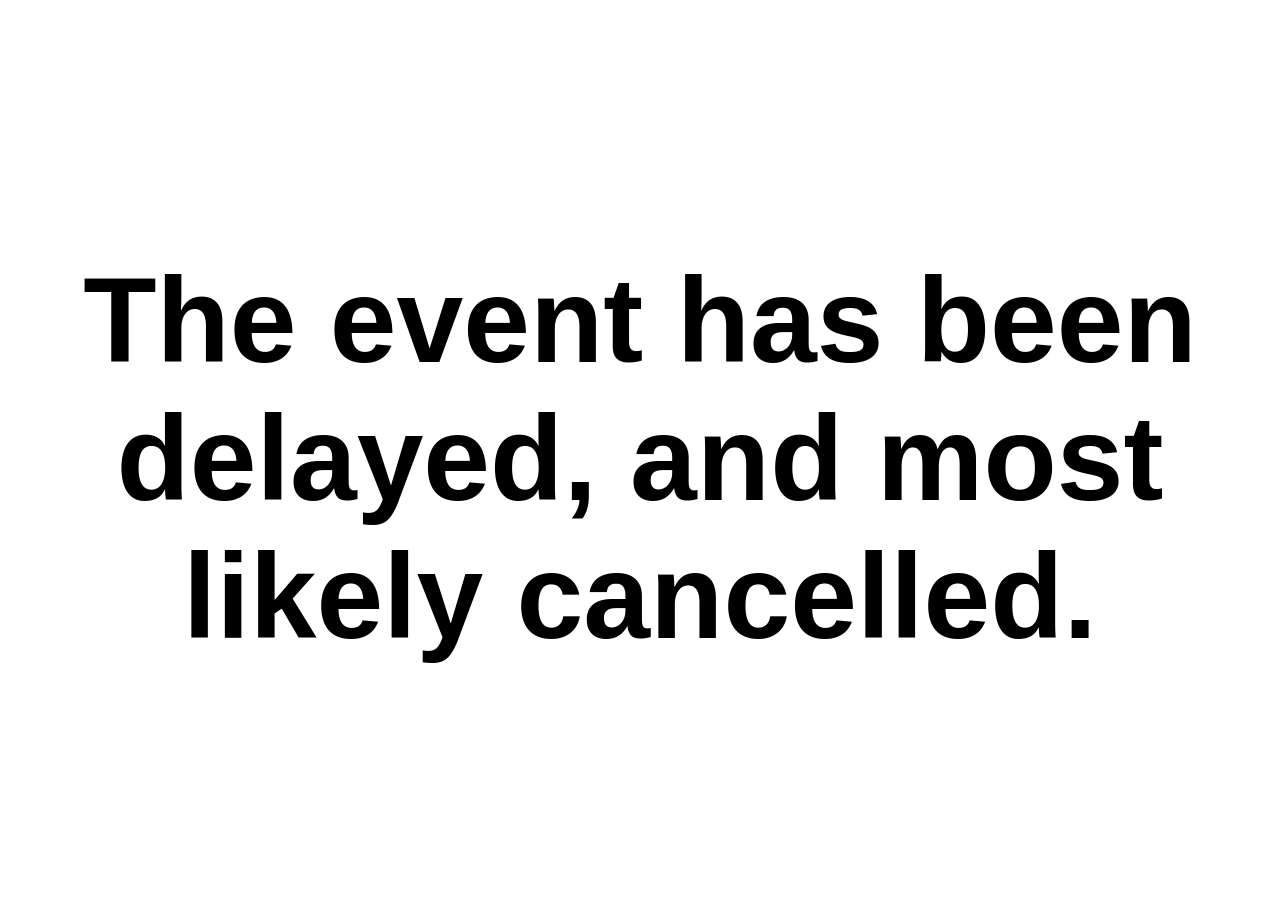
==== commit 3f73e99c: "Centred text vertically" ====
--- a/ZRTFB/index.html
+++ b/ZRTFB/index.html
@@ -9,5 +9,7 @@
       font-family: Helvetica, sans-serif;
     }
     </style>   
-    <h1>The event has been delayed, and most likely cancelled.</h1>
+    <div style="display: flex; justify-content: center; align-items: center; height: 100vh;">
+      <h1>The event has been delayed, and most likely cancelled.</h1>
+    </div>
 </body></html>
